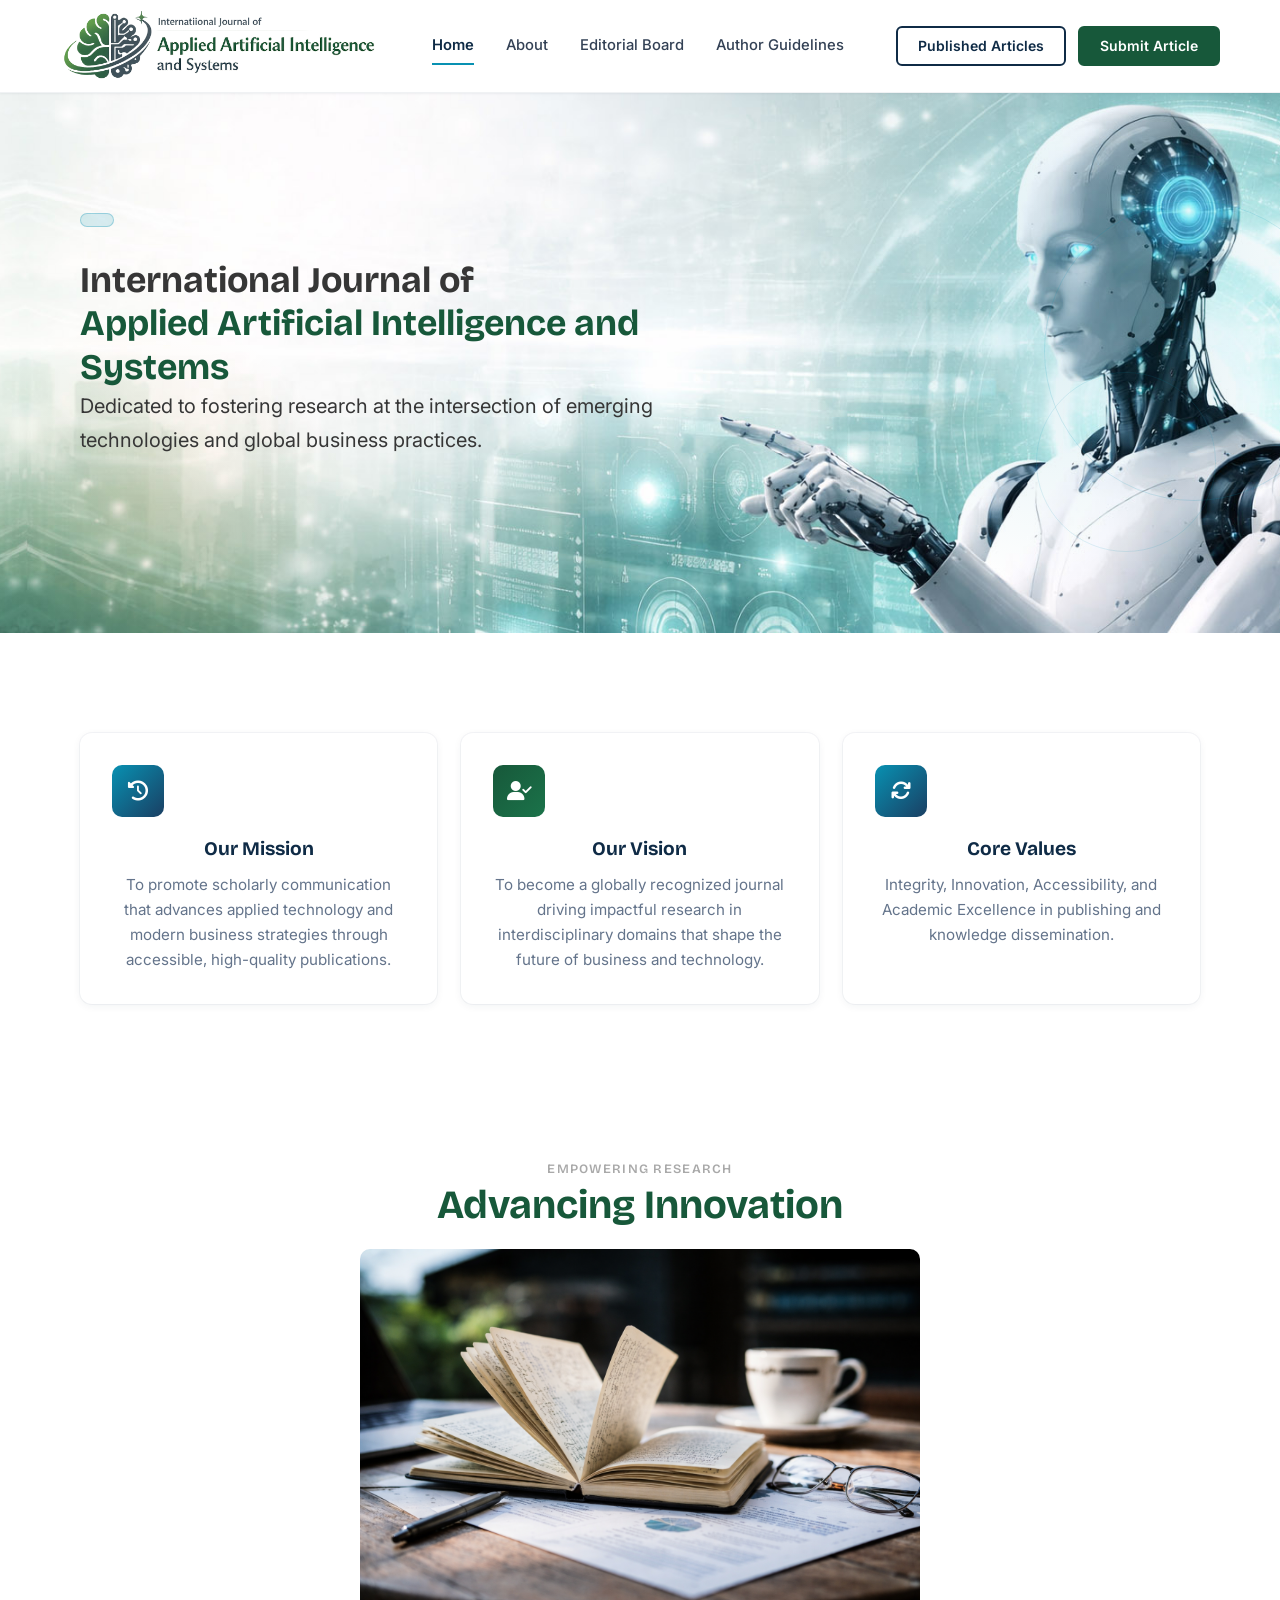
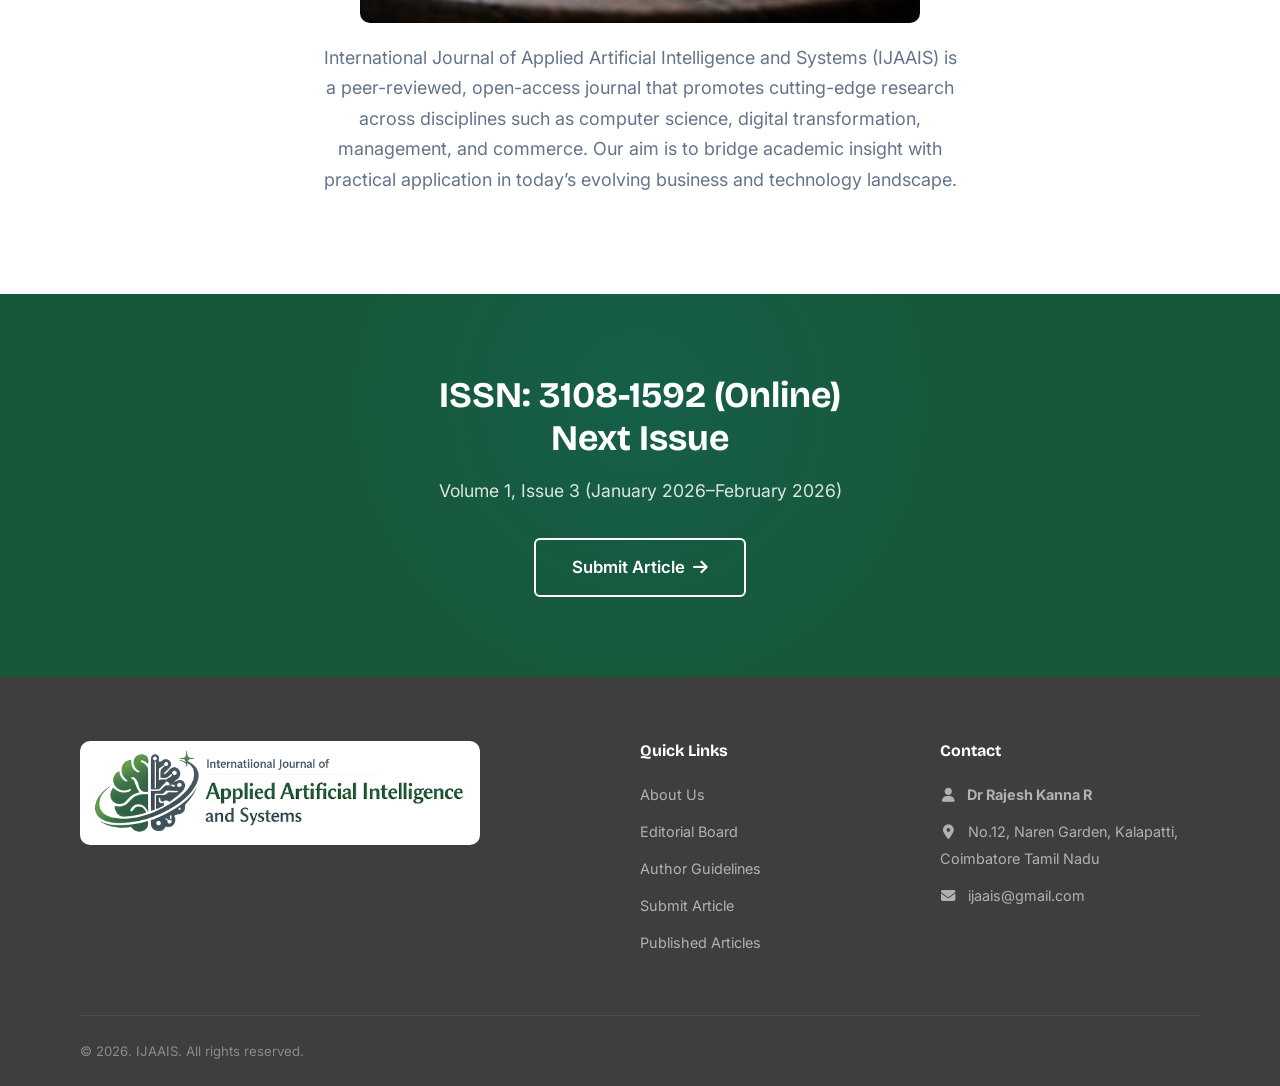
==== index.html @ 148ab931 "Initial commit" ====
<!DOCTYPE html>
<html lang="en">
<head>
  <meta charset="UTF-8">
  <meta name="viewport" content="width=device-width, initial-scale=1.0">
  <title>International Journal of Applied Artificial Intelligence and Systems - IJAAIS</title>
  <meta name="description" content="">
  <link rel="preconnect" href="https://fonts.googleapis.com">
  <link rel="preconnect" href="https://fonts.gstatic.com" crossorigin>
  <link href="https://fonts.googleapis.com/css2?family=Bricolage+Grotesque:wght@400;500;600;700;800&family=Inter:wght@400;500;600;700&display=swap" rel="stylesheet">
  <link rel="stylesheet" href="https://cdnjs.cloudflare.com/ajax/libs/font-awesome/6.5.0/css/all.min.css">
  <link rel="stylesheet" href="styles.css">

  </head>
<body>



<!-- Header -->
<header class="header">
  <div class="header__inner">
    <a href="index.html" class="header__logo">
      <img src="images/logo.png" width="320" alt="">
    </a>
    <nav class="header__nav">
      <a href="index.html" class="header__nav-link active">Home</a>
      <a href="#" class="header__nav-link">About</a>
      <a href="#" class="header__nav-link">Editorial Board</a>
      <a href="#" class="header__nav-link">Author Guidelines</a>
    </nav>
    <div class="header__actions">
      <a href="#" class="btn btn--sm btn--outline-dark">Published Articles</a>
      <a href="#" class="btn btn--sm btn--primary">Submit Article</a>
    </div>
    <button class="mobile-nav-toggle" aria-label="Toggle navigation">
      <span></span>
      <span></span>
      <span></span>
    </button>
  </div>
  <nav class="mobile-nav">
    <a href="#" class="mobile-nav__link active">Home</a>
    <a href="#" class="mobile-nav__link">About</a>
    <a href="#" class="mobile-nav__link">Editorial Board</a>
    <a href="#" class="mobile-nav__link">Author Guidelines</a>
    <div class="mobile-nav__actions">
      <a href="#" class="btn btn--outline-dark">Published Articles</a>
      <a href="#" class="btn btn--primary">Submit Article</a>
    </div>
  </nav>
</header>

<!-- Hero -->
<section class="hero" style="background: url('images/banner.jpg') center/cover no-repeat;">
  <div class="network-lines"></div>
  <div class="container">
    <div class="hero__content">
      <div class="hero__label">
        </div>
      <h2><span style="color: #363636;">International Journal of </span> <br><span style="color: #17583a;">Applied Artificial Intelligence and Systems</span></h2>
      <p style="color: #363636;">Dedicated to fostering research at the intersection of emerging technologies and global business practices.</p>
      <!-- <div class="btn-group">
        <a href="contact.html" class="btn btn--primary btn--lg">I'm Hiring <i class="fa-solid fa-arrow-right"></i></a>
        <a href="contact.html" class="btn btn--outline btn--lg">I'm Looking for Work</a>
      </div> -->
    </div>
  </div>
</section>

<!-- Services Overview -->
<section class="section">
  <div class="container text-center">
        <div class="grid-3">
      <div class="card">
        <div class="card__icon">
          <i class="fa-solid fa-clock-rotate-left"></i>
        </div>
        <h3>Our Mission</h3>
        <p>To promote scholarly communication that advances applied technology and modern business strategies through accessible, high-quality publications.</p>
      </div>
      <div class="card">
        <div class="card__icon card__icon--accent">
          <i class="fa-solid fa-user-check"></i>
        </div>
        <h3>Our Vision</h3>
        <p>To become a globally recognized journal driving impactful research in interdisciplinary domains that shape the future of business and technology.</p>
      </div>
      <div class="card">
        <div class="card__icon">
          <i class="fa-solid fa-arrows-rotate"></i>
        </div>
        <h3>Core Values</h3>
        <p>Integrity, Innovation, Accessibility, and Academic Excellence in publishing and knowledge dissemination.</p>
      </div>
    </div>
  </div>
</section>

<!-- How It Works -->
<section class="section" style="padding: 50px 0;">
  <div class="container text-center">
    <span class="section-label" style="color: darkgray; margin-bottom: 0;">Empowering Research</span>
    <h2 class="section-title" style="color: #17583a;">Advancing Innovation</h2>
    <img src="images/journal_home.png" width="50%" alt="" style="border-radius: 10px; margin: 0 auto; margin-top: 20px; margin-bottom: 20px;">
    <p class="section-subtitle">International Journal of Applied Artificial Intelligence and Systems (IJAAIS) is a peer-reviewed, open-access journal that promotes cutting-edge research across disciplines such as computer science, digital transformation, management, and commerce. Our aim is to bridge academic insight with practical application in today’s evolving business and technology landscape.</p>
    
  </div>
</section>

<!-- CTA Banner -->
<section class="cta-banner">
  <div class="container">
    <h2>ISSN: 3108-1592 (Online) <br> Next Issue</h2>
    <p>Volume 1, Issue 3 (January 2026–February 2026)</p>
    <div class="btn-group">
      <a href="#" class="btn btn--outline btn--lg">Submit Article <i class="fa-solid fa-arrow-right"></i></a>
    </div>
  </div>
</section>

<!-- Footer -->
<footer class="footer">
  <div class="container">
    <div class="footer__grid">
      <div class="footer__brand">
        <a href="index.html" class="footer__logo" style="background-color: #fff; border-radius: 10px; padding: 10px;">
         <img src="images/logo.png" width="100%" alt="">
        </a>
      </div>
      <div class="footer__column">
        <h4>Quick Links</h4>
        <ul>
          <li><a href="#">About Us</a></li>
          <li><a href="#">Editorial Board</a></li>
          <li><a href="#">Author Guidelines</a></li>
          <li><a href="#">Submit Article</a></li>
          <li><a href="#">Published Articles</a></li>
        </ul>
      </div>
      <div class="footer__column">
        <h4>Contact</h4>
        <ul>
          <li><a href="#"><strong><i class="fa-solid fa-user"></i> Dr Rajesh Kanna R</strong></a></li>
          <li><a href="tel:+16145550180"><i class="fa-solid fa-location-dot"></i> No.12, Naren Garden, Kalapatti,
Coimbatore Tamil Nadu</a></li>
          <li><a href="mailto:ijaais@gmail.com"><i class="fa-solid fa-envelope"></i> ijaais@gmail.com</a></li>
        </ul>
      </div>
    </div>
    <div class="footer__bottom">
      <p>&copy; 2026. IJAAIS. All rights reserved.</p>
    </div>
  </div>
</footer>

<!-- Mobile Nav Toggle Script -->
<script>
  const mobileNavToggle = document.querySelector('.mobile-nav-toggle');
  const mobileNav = document.querySelector('.mobile-nav');

  mobileNavToggle.addEventListener('click', function() {
    this.classList.toggle('active');
    mobileNav.classList.toggle('active');
  });

  // Close mobile nav when clicking a link
  document.querySelectorAll('.mobile-nav__link').forEach(link => {
    link.addEventListener('click', () => {
      mobileNavToggle.classList.remove('active');
      mobileNav.classList.remove('active');
    });
  });
</script>

</body>
</html>
---- styles.css ----
/* ============================================
   TalentBridge Staffing - Complete Stylesheet
   Aesthetic: Professional, Dynamic & Connected
   ============================================ */

/* --- CSS Custom Properties --- */
:root {
  /* Colors */
  --color-primary: #0F2B46;
  --color-primary-light: #1A3F63;
  --color-primary-dark: #091D30;
  --color-secondary: #0891B2;
  --color-secondary-light: #6B8E7A;
  --color-accent: #17583a;
  --color-accent-light: #1b734a;
  --color-white: #FFFFFF;
  --color-off-white: #F8FAFC;
  --color-light-blue: #F0F9FF;
  --color-gray-light: #F1F5F9;
  --color-gray: #64748B;
  --color-gray-dark: #334155;
  --color-dark: #6B8E7A;
  --color-success: #16A34A;

  /* Fonts */
  --font-heading: 'Bricolage Grotesque', sans-serif;
  --font-body: 'Inter', sans-serif;

  /* Shadows */
  --shadow-sm: 0 1px 2px rgba(15, 43, 70, 0.06);
  --shadow-md: 0 4px 12px rgba(15, 43, 70, 0.08);
  --shadow-lg: 0 8px 24px rgba(15, 43, 70, 0.12);
  --shadow-xl: 0 12px 40px rgba(15, 43, 70, 0.16);
  --shadow-card: 0 2px 8px rgba(15, 43, 70, 0.06), 0 0 0 1px rgba(15, 43, 70, 0.04);
  --shadow-card-hover: 0 8px 24px rgba(15, 43, 70, 0.12), 0 0 0 1px rgba(8, 145, 178, 0.15);

  /* Spacing */
  --section-padding: 80px 0;
  --container-width: 1200px;
  --border-radius: 10px;
  --border-radius-lg: 12px;
  --border-radius-sm: 6px;
  --border-radius-full: 9999px;

  /* Transitions */
  --transition-fast: 0.2s ease;
  --transition-base: 0.3s ease;
  --transition-slow: 0.4s ease;
}

/* --- Reset & Base --- */
*,
*::before,
*::after {
  box-sizing: border-box;
  margin: 0;
  padding: 0;
}

html {
  scroll-behavior: smooth;
  -webkit-text-size-adjust: 100%;
}

body {
  font-family: var(--font-body);
  font-size: 16px;
  line-height: 1.7;
  color: var(--color-gray-dark);
  background-color: var(--color-white);
  -webkit-font-smoothing: antialiased;
  -moz-osx-font-smoothing: grayscale;
}

img {
  max-width: 100%;
  height: auto;
  display: block;
}

a {
  color: var(--color-secondary);
  text-decoration: none;
  transition: color var(--transition-fast);
}

a:hover {
  color: var(--color-secondary-light);
}

ul, ol {
  list-style: none;
}

h1, h2, h3, h4, h5, h6 {
  font-family: var(--font-heading);
  color: var(--color-primary);
  line-height: 1.2;
  font-weight: 700;
}

h1 { font-size: 2.5rem; }
h2 { font-size: 2rem; }
h3 { font-size: 1.5rem; }
h4 { font-size: 1.25rem; }

p + p { margin-top: 1rem; }

/* --- Utility Classes --- */
.container {
  width: 100%;
  max-width: var(--container-width);
  margin: 0 auto;
  padding: 0 20px;
}

.section {
  padding: var(--section-padding);
}

.section--gray {
  background-color: var(--color-gray-light);
}

.section--light-blue {
  background-color: var(--color-light-blue);
}

.section--dark {
  background-color: var(--color-primary);
  color: var(--color-white);
}

.section--dark h2,
.section--dark h3,
.section--dark h4 {
  color: var(--color-white);
}

.section--dark p {
  color: rgba(255, 255, 255, 0.85);
}

.section-label {
  display: inline-block;
  font-family: var(--font-heading);
  font-size: 0.8rem;
  font-weight: 600;
  text-transform: uppercase;
  letter-spacing: 0.1em;
  color: var(--color-secondary);
  margin-bottom: 12px;
}

.section--dark .section-label {
  color: var(--color-secondary-light);
}

.section-title {
  font-size: 2rem;
  margin-bottom: 16px;
}

.section-subtitle {
  font-size: 1.125rem;
  color: var(--color-gray);
  max-width: 640px;
  margin-bottom: 48px;
}

.text-center {
  text-align: center;
}

.text-center .section-subtitle {
  margin-left: auto;
  margin-right: auto;
}

/* --- Buttons --- */
.btn {
  display: inline-flex;
  align-items: center;
  justify-content: center;
  gap: 8px;
  padding: 12px 28px;
  font-family: var(--font-body);
  font-size: 0.95rem;
  font-weight: 600;
  border: 2px solid transparent;
  border-radius: var(--border-radius-sm);
  cursor: pointer;
  transition: all var(--transition-base);
  text-decoration: none;
  line-height: 1.4;
  white-space: nowrap;
}

.btn--primary {
  background-color: var(--color-accent);
  color: var(--color-white);
  border-color: var(--color-accent);
}

.btn--primary:hover {
  background-color: #1b734a;
  border-color: #1b734a;
  color: var(--color-white);
  transform: translateY(-1px);
  box-shadow: var(--shadow-md);
}

.btn--secondary {
  background-color: var(--color-secondary);
  color: var(--color-white);
  border-color: var(--color-secondary);
}

.btn--secondary:hover {
  background-color: #0780a0;
  border-color: #0780a0;
  color: var(--color-white);
  transform: translateY(-1px);
  box-shadow: var(--shadow-md);
}

.btn--outline {
  background-color: transparent;
  color: var(--color-white);
  border-color: var(--color-white);
}

.btn--outline:hover {
  background-color: var(--color-white);
  color: var(--color-primary);
  transform: translateY(-1px);
}

.btn--outline-dark {
  background-color: transparent;
  color: var(--color-primary);
  border-color: var(--color-primary);
}

.btn--outline-dark:hover {
  background-color: var(--color-primary);
  color: var(--color-white);
  transform: translateY(-1px);
}

.btn--lg {
  padding: 16px 36px;
  font-size: 1.05rem;
}

.btn--sm {
  padding: 8px 20px;
  font-size: 0.875rem;
}

.btn-group {
  display: flex;
  flex-wrap: wrap;
  gap: 12px;
}

/* --- Connection Pattern Decoration --- */
.connection-pattern {
  position: relative;
  overflow: hidden;
}

.connection-pattern::before {
  content: '';
  position: absolute;
  top: -60px;
  right: -60px;
  width: 400px;
  height: 400px;
  background-image:
    radial-gradient(circle, rgba(8, 145, 178, 0.12) 2px, transparent 2px),
    radial-gradient(circle, rgba(8, 145, 178, 0.08) 1.5px, transparent 1.5px);
  background-size: 40px 40px, 20px 20px;
  background-position: 0 0, 10px 10px;
  pointer-events: none;
  z-index: 0;
}

.connection-pattern::after {
  content: '';
  position: absolute;
  bottom: -40px;
  left: -40px;
  width: 300px;
  height: 300px;
  background-image:
    radial-gradient(circle, rgba(8, 145, 178, 0.1) 2px, transparent 2px);
  background-size: 40px 40px;
  pointer-events: none;
  z-index: 0;
}

.connection-pattern > * {
  position: relative;
  z-index: 1;
}

/* Network line decoration */
.network-lines {
  position: absolute;
  top: 0;
  left: 0;
  width: 100%;
  height: 100%;
  pointer-events: none;
  z-index: 0;
  overflow: hidden;
}

.network-lines::before {
  content: '';
  position: absolute;
  top: 20%;
  right: -5%;
  width: 240px;
  height: 240px;
  border: 1px solid rgba(8, 145, 178, 0.1);
  border-radius: 50%;
}

.network-lines::after {
  content: '';
  position: absolute;
  bottom: 15%;
  right: 5%;
  width: 120px;
  height: 120px;
  border: 1px solid rgba(8, 145, 178, 0.08);
  border-radius: 50%;
}

/* --- Preview Banner --- */
.preview-banner {
  background-color: var(--color-primary-dark);
  color: var(--color-white);
  text-align: center;
  padding: 10px 20px;
  font-size: 0.85rem;
  font-weight: 500;
  position: relative;
  z-index: 1001;
}

.preview-banner a {
  color: var(--color-secondary-light);
  text-decoration: underline;
  font-weight: 600;
}

.preview-banner a:hover {
  color: var(--color-white);
}

/* --- Header --- */
.header {
  background-color: var(--color-white);
  box-shadow: var(--shadow-sm);
  position: sticky;
  top: 0;
  z-index: 1000;
  border-bottom: 1px solid rgba(15, 43, 70, 0.06);
  padding: 10px 0;
}

.header__inner {
  display: flex;
  align-items: center;
  justify-content: space-between;
  padding: 0 20px;
  height: 72px;
  max-width: var(--container-width);
  margin: 0 auto;
}

.header__logo {
  display: flex;
  align-items: center;
  gap: 10px;
  font-family: var(--font-heading);
  font-size: 1.35rem;
  font-weight: 800;
  color: var(--color-primary);
  text-decoration: none;
}

.header__logo:hover {
  color: var(--color-primary);
}

.header__logo-icon {
  width: 38px;
  height: 38px;
  background: linear-gradient(135deg, var(--color-secondary), var(--color-primary));
  border-radius: 8px;
  display: flex;
  align-items: center;
  justify-content: center;
  color: var(--color-white);
  font-size: 1rem;
}

.header__nav {
  display: none;
  align-items: center;
  gap: 32px;
}

.header__nav-link {
  font-size: 0.925rem;
  font-weight: 500;
  color: var(--color-gray-dark);
  text-decoration: none;
  position: relative;
  padding: 4px 0;
  transition: color var(--transition-fast);
}

.header__nav-link::after {
  content: '';
  position: absolute;
  bottom: -2px;
  left: 0;
  width: 0;
  height: 2px;
  background-color: var(--color-secondary);
  transition: width var(--transition-base);
}

.header__nav-link:hover {
  color: var(--color-primary);
}

.header__nav-link:hover::after {
  width: 100%;
}

.header__nav-link.active {
  color: var(--color-primary);
  font-weight: 600;
}

.header__nav-link.active::after {
  width: 100%;
}

.header__actions {
  display: none;
  align-items: center;
  gap: 12px;
}

/* Mobile Nav Toggle */
.mobile-nav-toggle {
  display: flex;
  flex-direction: column;
  justify-content: center;
  align-items: center;
  width: 40px;
  height: 40px;
  background: none;
  border: none;
  cursor: pointer;
  gap: 5px;
  padding: 8px;
  border-radius: var(--border-radius-sm);
  transition: background-color var(--transition-fast);
}

.mobile-nav-toggle:hover {
  background-color: var(--color-gray-light);
}

.mobile-nav-toggle span {
  display: block;
  width: 22px;
  height: 2px;
  background-color: var(--color-primary);
  border-radius: 2px;
  transition: all var(--transition-base);
  transform-origin: center;
}

.mobile-nav-toggle.active span:nth-child(1) {
  transform: rotate(45deg) translate(5px, 5px);
}

.mobile-nav-toggle.active span:nth-child(2) {
  opacity: 0;
}

.mobile-nav-toggle.active span:nth-child(3) {
  transform: rotate(-45deg) translate(5px, -5px);
}

/* Mobile Nav Menu */
.mobile-nav {
  display: none;
  background-color: var(--color-white);
  border-top: 1px solid var(--color-gray-light);
  padding: 20px;
  box-shadow: var(--shadow-lg);
}

.mobile-nav.active {
  display: block;
}

.mobile-nav__link {
  display: block;
  padding: 12px 0;
  font-size: 1rem;
  font-weight: 500;
  color: var(--color-gray-dark);
  text-decoration: none;
  border-bottom: 1px solid var(--color-gray-light);
  transition: color var(--transition-fast);
}

.mobile-nav__link:hover {
  color: var(--color-secondary);
}

.mobile-nav__link.active {
  color: var(--color-primary);
  font-weight: 600;
}

.mobile-nav__actions {
  display: flex;
  flex-direction: column;
  gap: 10px;
  margin-top: 20px;
}

/* --- Page Hero --- */
.page-hero {
  background: linear-gradient(135deg, var(--color-primary) 0%, var(--color-primary-light) 60%, var(--color-primary) 100%);
  color: var(--color-white);
  padding: 64px 0;
  position: relative;
  overflow: hidden;
}

.page-hero::before {
  content: '';
  position: absolute;
  top: -50%;
  right: -10%;
  width: 500px;
  height: 500px;
  background: radial-gradient(circle, rgba(8, 145, 178, 0.15) 0%, transparent 70%);
  pointer-events: none;
}

.page-hero::after {
  content: '';
  position: absolute;
  bottom: -30%;
  left: -5%;
  width: 300px;
  height: 300px;
  background: radial-gradient(circle, rgba(249, 115, 22, 0.08) 0%, transparent 70%);
  pointer-events: none;
}

.page-hero > .container {
  position: relative;
  z-index: 1;
}

.page-hero .section-label {
  color: var(--color-secondary-light);
}

.page-hero h1 {
  color: var(--color-white);
  font-size: 2.5rem;
  margin-bottom: 16px;
}

.page-hero p {
  color: rgba(255, 255, 255, 0.85);
  font-size: 1.125rem;
  max-width: 640px;
}

.page-hero__breadcrumb {
  display: flex;
  align-items: center;
  gap: 8px;
  margin-bottom: 20px;
  font-size: 0.875rem;
  color: rgba(255, 255, 255, 0.6);
}

.page-hero__breadcrumb a {
  color: rgba(255, 255, 255, 0.6);
  text-decoration: none;
  transition: color var(--transition-fast);
}

.page-hero__breadcrumb a:hover {
  color: var(--color-white);
}

/* --- Home Hero --- */
.hero {
  background: linear-gradient(135deg, var(--color-primary-dark) 0%, var(--color-primary) 40%, var(--color-primary-light) 100%);
  color: var(--color-white);
  padding: 80px 0 100px;
  position: relative;
  overflow: hidden;
}

.hero::before {
  content: '';
  position: absolute;
  top: -100px;
  right: -100px;
  width: 600px;
  height: 600px;
  background: radial-gradient(circle, rgba(8, 145, 178, 0.15) 0%, transparent 70%);
  pointer-events: none;
}

.hero::after {
  content: '';
  position: absolute;
  bottom: -80px;
  left: -50px;
  width: 400px;
  height: 400px;
  background: radial-gradient(circle, rgba(249, 115, 22, 0.08) 0%, transparent 70%);
  pointer-events: none;
}

.hero .network-lines::before {
  border-color: rgba(8, 145, 178, 0.15);
  width: 300px;
  height: 300px;
}

.hero .network-lines::after {
  border-color: rgba(8, 145, 178, 0.12);
  width: 180px;
  height: 180px;
}

.hero__content {
  position: relative;
  z-index: 1;
  max-width: 680px;
}

.hero__label {
  display: inline-flex;
  align-items: center;
  gap: 8px;
  background: rgba(8, 145, 178, 0.15);
  border: 1px solid rgba(8, 145, 178, 0.3);
  padding: 6px 16px;
  border-radius: var(--border-radius-full);
  font-size: 0.825rem;
  font-weight: 500;
  color: var(--color-secondary-light);
  margin-bottom: 24px;
}

.hero h1 {
  color: var(--color-white);
  font-size: 3rem;
  font-weight: 800;
  margin-bottom: 20px;
  letter-spacing: -0.02em;
}

.hero h1 span {
  color: var(--color-secondary-light);
}

.hero p {
  font-size: 1.2rem;
  color: rgba(255, 255, 255, 0.85);
  margin-bottom: 36px;
  line-height: 1.7;
}

.hero .btn-group {
  gap: 16px;
}

.hero__stats {
  display: grid;
  grid-template-columns: repeat(3, 1fr);
  gap: 24px;
  margin-top: 56px;
  padding-top: 40px;
  border-top: 1px solid rgba(255, 255, 255, 0.1);
}

.hero__stat {
  text-align: center;
}

.hero__stat-number {
  font-family: var(--font-heading);
  font-size: 2rem;
  font-weight: 800;
  color: var(--color-white);
  display: block;
}

.hero__stat-label {
  font-size: 0.85rem;
  color: rgba(255, 255, 255, 0.6);
  margin-top: 4px;
}

/* --- Cards --- */
.card {
  background-color: var(--color-white);
  border-radius: var(--border-radius-lg);
  padding: 32px;
  box-shadow: var(--shadow-card);
  transition: all var(--transition-base);
  position: relative;
  overflow: hidden;
}

.card:hover {
  box-shadow: var(--shadow-card-hover);
  transform: translateY(-3px);
}

.card__icon {
  width: 52px;
  height: 52px;
  border-radius: var(--border-radius);
  display: flex;
  align-items: center;
  justify-content: center;
  font-size: 1.25rem;
  margin-bottom: 20px;
  color: var(--color-white);
  background: linear-gradient(135deg, var(--color-secondary), var(--color-primary-light));
}

.card__icon--accent {
  background: linear-gradient(135deg, var(--color-accent), var(--color-accent-light));
}

.card h3 {
  font-size: 1.2rem;
  margin-bottom: 12px;
}

.card p {
  color: var(--color-gray);
  font-size: 0.95rem;
  line-height: 1.65;
}

.card__link {
  display: inline-flex;
  align-items: center;
  gap: 6px;
  margin-top: 16px;
  font-size: 0.9rem;
  font-weight: 600;
  color: var(--color-secondary);
  transition: gap var(--transition-base), color var(--transition-fast);
}

.card__link:hover {
  gap: 10px;
  color: var(--color-primary);
}

/* --- Grid Layouts --- */
.grid-2 {
  display: grid;
  grid-template-columns: 1fr;
  gap: 24px;
}

.grid-3 {
  display: grid;
  grid-template-columns: 1fr;
  gap: 24px;
}

.grid-4 {
  display: grid;
  grid-template-columns: 1fr;
  gap: 24px;
}

.grid-6 {
  display: grid;
  grid-template-columns: 1fr;
  gap: 20px;
}

/* --- Industry Badges/Tags --- */
.industry-tag {
  display: inline-flex;
  align-items: center;
  gap: 8px;
  padding: 6px 16px;
  background-color: var(--color-light-blue);
  color: var(--color-primary);
  font-size: 0.825rem;
  font-weight: 600;
  border-radius: var(--border-radius-full);
  border: 1px solid rgba(8, 145, 178, 0.12);
  transition: all var(--transition-fast);
}

.industry-tag:hover {
  background-color: rgba(8, 145, 178, 0.1);
  border-color: var(--color-secondary);
  color: var(--color-secondary);
}

.industry-tag i {
  font-size: 0.75rem;
  color: var(--color-secondary);
}

/* --- Industry Cards --- */
.industry-card {
  background-color: var(--color-white);
  border-radius: var(--border-radius-lg);
  padding: 28px;
  box-shadow: var(--shadow-card);
  transition: all var(--transition-base);
  text-align: center;
  border: 1px solid transparent;
}

.industry-card:hover {
  box-shadow: var(--shadow-card-hover);
  transform: translateY(-3px);
  border-color: rgba(8, 145, 178, 0.15);
}

.industry-card__icon {
  width: 56px;
  height: 56px;
  border-radius: 50%;
  display: flex;
  align-items: center;
  justify-content: center;
  font-size: 1.25rem;
  margin: 0 auto 16px;
  background-color: var(--color-light-blue);
  color: var(--color-secondary);
  transition: all var(--transition-base);
}

.industry-card:hover .industry-card__icon {
  background: linear-gradient(135deg, var(--color-secondary), var(--color-primary-light));
  color: var(--color-white);
}

.industry-card h3 {
  font-size: 1.05rem;
  margin-bottom: 8px;
}

.industry-card p {
  font-size: 0.875rem;
  color: var(--color-gray);
  line-height: 1.6;
}

/* --- Stats Section --- */
.stats-grid {
  display: grid;
  grid-template-columns: repeat(2, 1fr);
  gap: 24px;
}

.stat-card {
  text-align: center;
  padding: 32px 20px;
  background: rgba(255, 255, 255, 0.08);
  border-radius: var(--border-radius-lg);
  border: 1px solid rgba(255, 255, 255, 0.1);
  transition: all var(--transition-base);
}

.stat-card:hover {
  background: rgba(255, 255, 255, 0.12);
  transform: translateY(-2px);
}

.stat-card__number {
  font-family: var(--font-heading);
  font-size: 2.5rem;
  font-weight: 800;
  color: var(--color-secondary-light);
  line-height: 1;
  margin-bottom: 8px;
}

.stat-card__label {
  font-size: 0.925rem;
  color: rgba(255, 255, 255, 0.75);
}

/* Light variant */
.stat-card--light {
  background: var(--color-white);
  border: 1px solid rgba(15, 43, 70, 0.06);
  box-shadow: var(--shadow-card);
}

.stat-card--light:hover {
  box-shadow: var(--shadow-card-hover);
  background: var(--color-white);
}

.stat-card--light .stat-card__number {
  color: var(--color-secondary);
}

.stat-card--light .stat-card__label {
  color: var(--color-gray);
}

/* --- How It Works / Steps --- */
.steps {
  display: grid;
  grid-template-columns: 1fr;
  gap: 32px;
  position: relative;
}

.step {
  text-align: center;
  position: relative;
}

.step__number {
  width: 56px;
  height: 56px;
  border-radius: 50%;
  background: linear-gradient(135deg, var(--color-secondary), var(--color-primary-light));
  color: var(--color-white);
  font-family: var(--font-heading);
  font-size: 1.25rem;
  font-weight: 800;
  display: flex;
  align-items: center;
  justify-content: center;
  margin: 0 auto 20px;
  box-shadow: 0 4px 12px rgba(8, 145, 178, 0.3);
}

.step h3 {
  font-size: 1.15rem;
  margin-bottom: 10px;
}

.step p {
  font-size: 0.925rem;
  color: var(--color-gray);
  max-width: 280px;
  margin: 0 auto;
}

/* Step connector line */
.step__connector {
  display: none;
}

/* --- Testimonials --- */
.testimonial {
  background-color: var(--color-white);
  border-radius: var(--border-radius-lg);
  padding: 32px;
  box-shadow: var(--shadow-card);
  position: relative;
}

.testimonial::before {
  content: '\201C';
  font-family: var(--font-heading);
  font-size: 4rem;
  color: var(--color-secondary);
  opacity: 0.15;
  position: absolute;
  top: 12px;
  left: 24px;
  line-height: 1;
}

.testimonial__content {
  font-size: 0.975rem;
  line-height: 1.7;
  color: var(--color-gray-dark);
  margin-bottom: 20px;
  font-style: italic;
}

.testimonial__author {
  display: flex;
  align-items: center;
  gap: 14px;
}

.testimonial__avatar {
  width: 48px;
  height: 48px;
  border-radius: 50%;
  background: linear-gradient(135deg, var(--color-secondary), var(--color-primary-light));
  display: flex;
  align-items: center;
  justify-content: center;
  color: var(--color-white);
  font-family: var(--font-heading);
  font-weight: 700;
  font-size: 1rem;
}

.testimonial__info {
  display: flex;
  flex-direction: column;
}

.testimonial__name {
  font-weight: 600;
  color: var(--color-primary);
  font-size: 0.95rem;
}

.testimonial__role {
  font-size: 0.825rem;
  color: var(--color-gray);
}

.testimonial__stars {
  color: var(--color-accent);
  font-size: 0.8rem;
  margin-bottom: 14px;
}

/* --- Two-Audience Sections --- */
.audience-split {
  display: grid;
  grid-template-columns: 1fr;
  gap: 32px;
}

.audience-block {
  padding: 36px;
  border-radius: var(--border-radius-lg);
  position: relative;
  overflow: hidden;
}

.audience-block--employers {
  background: linear-gradient(135deg, var(--color-primary), var(--color-primary-light));
  color: var(--color-white);
}

.audience-block--employers h3 {
  color: var(--color-white);
}

.audience-block--employers p {
  color: rgba(255, 255, 255, 0.85);
}

.audience-block--seekers {
  background: linear-gradient(135deg, var(--color-secondary), #0AA0C4);
  color: var(--color-white);
}

.audience-block--seekers h3 {
  color: var(--color-white);
}

.audience-block--seekers p {
  color: rgba(255, 255, 255, 0.85);
}

.audience-block__icon {
  font-size: 2rem;
  margin-bottom: 20px;
  opacity: 0.9;
}

.audience-block h3 {
  font-size: 1.35rem;
  margin-bottom: 12px;
}

.audience-block p {
  margin-bottom: 24px;
  line-height: 1.7;
}

/* --- CTA Banner --- */
.cta-banner {
  background: #17583a;
  color: var(--color-white);
  padding: 64px 0;
  text-align: center;
  position: relative;
  overflow: hidden;
}

.cta-banner::before {
  content: '';
  position: absolute;
  top: -50%;
  left: 50%;
  transform: translateX(-50%);
  width: 600px;
  height: 600px;
  background: radial-gradient(circle, rgba(8, 145, 178, 0.12) 0%, transparent 70%);
  pointer-events: none;
}

.cta-banner h2 {
  color: var(--color-white);
  font-size: 2rem;
  margin-bottom: 16px;
  position: relative;
  z-index: 1;
}

.cta-banner p {
  color: rgba(255, 255, 255, 0.85);
  font-size: 1.1rem;
  max-width: 560px;
  margin: 0 auto 32px;
  position: relative;
  z-index: 1;
}

.cta-banner .btn-group {
  justify-content: center;
  position: relative;
  z-index: 1;
}

/* --- Team Section --- */
.team-card {
  background-color: var(--color-white);
  border-radius: var(--border-radius-lg);
  overflow: hidden;
  box-shadow: var(--shadow-card);
  transition: all var(--transition-base);
}

.team-card:hover {
  box-shadow: var(--shadow-card-hover);
  transform: translateY(-3px);
}

.team-card__photo {
  width: 100%;
  height: 280px;
  background: linear-gradient(135deg, var(--color-primary) 0%, var(--color-primary-light) 100%);
  display: flex;
  align-items: center;
  justify-content: center;
  color: var(--color-white);
  font-size: 3.5rem;
  position: relative;
  overflow: hidden;
}

.team-card__photo::after {
  content: '';
  position: absolute;
  bottom: 0;
  left: 0;
  right: 0;
  height: 60px;
  background: linear-gradient(to top, rgba(15, 43, 70, 0.3), transparent);
}

.team-card__info {
  padding: 24px;
}

.team-card__name {
  font-family: var(--font-heading);
  font-size: 1.15rem;
  font-weight: 700;
  color: var(--color-primary);
  margin-bottom: 4px;
}

.team-card__title {
  font-size: 0.875rem;
  color: var(--color-secondary);
  font-weight: 500;
  margin-bottom: 12px;
}

.team-card__bio {
  font-size: 0.9rem;
  color: var(--color-gray);
  line-height: 1.6;
}

.team-card__social {
  display: flex;
  gap: 12px;
  margin-top: 16px;
}

.team-card__social a {
  width: 36px;
  height: 36px;
  border-radius: 50%;
  background-color: var(--color-gray-light);
  display: flex;
  align-items: center;
  justify-content: center;
  color: var(--color-gray);
  font-size: 0.875rem;
  transition: all var(--transition-fast);
}

.team-card__social a:hover {
  background-color: var(--color-secondary);
  color: var(--color-white);
}

/* --- Contact Forms --- */
.contact-tabs {
  display: flex;
  gap: 0;
  margin-bottom: 32px;
  border-radius: var(--border-radius) var(--border-radius) 0 0;
  overflow: hidden;
  border: 1px solid rgba(15, 43, 70, 0.1);
  border-bottom: none;
}

.contact-tab {
  flex: 1;
  padding: 16px 24px;
  text-align: center;
  font-family: var(--font-heading);
  font-size: 1rem;
  font-weight: 600;
  color: var(--color-gray);
  background-color: var(--color-gray-light);
  border: none;
  cursor: pointer;
  transition: all var(--transition-base);
  display: flex;
  align-items: center;
  justify-content: center;
  gap: 8px;
}

.contact-tab:hover {
  color: var(--color-primary);
  background-color: var(--color-light-blue);
}

.contact-tab.active {
  color: var(--color-white);
  background-color: var(--color-primary);
}

.contact-form-panel {
  display: none;
  background-color: var(--color-white);
  border-radius: 0 0 var(--border-radius) var(--border-radius);
  padding: 36px;
  border: 1px solid rgba(15, 43, 70, 0.08);
  border-top: 3px solid var(--color-secondary);
}

.contact-form-panel.active {
  display: block;
}

.form-group {
  margin-bottom: 20px;
}

.form-group label {
  display: block;
  font-size: 0.875rem;
  font-weight: 600;
  color: var(--color-primary);
  margin-bottom: 6px;
}

.form-group input,
.form-group select,
.form-group textarea {
  width: 100%;
  padding: 12px 16px;
  border: 1px solid rgba(15, 43, 70, 0.15);
  border-radius: var(--border-radius-sm);
  font-family: var(--font-body);
  font-size: 0.925rem;
  color: var(--color-gray-dark);
  background-color: var(--color-white);
  transition: border-color var(--transition-fast), box-shadow var(--transition-fast);
}

.form-group input:focus,
.form-group select:focus,
.form-group textarea:focus {
  outline: none;
  border-color: var(--color-secondary);
  box-shadow: 0 0 0 3px rgba(8, 145, 178, 0.1);
}

.form-group textarea {
  min-height: 120px;
  resize: vertical;
}

.form-group select {
  appearance: none;
  background-image: url("data:image/svg+xml,%3Csvg xmlns='http://www.w3.org/2000/svg' width='12' height='12' viewBox='0 0 12 12'%3E%3Cpath fill='%2364748B' d='M6 8L1 3h10z'/%3E%3C/svg%3E");
  background-repeat: no-repeat;
  background-position: right 14px center;
  padding-right: 40px;
}

.form-row {
  display: grid;
  grid-template-columns: 1fr;
  gap: 20px;
}

/* --- FAQ --- */
.faq-item {
  background-color: var(--color-white);
  border-radius: var(--border-radius);
  border: 1px solid rgba(15, 43, 70, 0.08);
  margin-bottom: 12px;
  overflow: hidden;
  transition: box-shadow var(--transition-base);
}

.faq-item:hover {
  box-shadow: var(--shadow-md);
}

.faq-question {
  display: flex;
  align-items: center;
  justify-content: space-between;
  padding: 20px 24px;
  cursor: pointer;
  font-family: var(--font-heading);
  font-size: 1rem;
  font-weight: 600;
  color: var(--color-primary);
  background: none;
  border: none;
  width: 100%;
  text-align: left;
  gap: 16px;
  transition: background-color var(--transition-fast);
}

.faq-question:hover {
  background-color: var(--color-off-white);
}

.faq-question i {
  font-size: 0.85rem;
  color: var(--color-secondary);
  transition: transform var(--transition-base);
  flex-shrink: 0;
}

.faq-item.active .faq-question i {
  transform: rotate(180deg);
}

.faq-answer {
  display: none;
  padding: 0 24px 20px;
  font-size: 0.925rem;
  color: var(--color-gray);
  line-height: 1.7;
}

.faq-item.active .faq-answer {
  display: block;
}

/* --- Contact Info --- */
.contact-info-card {
  background-color: var(--color-white);
  border-radius: var(--border-radius-lg);
  padding: 32px;
  box-shadow: var(--shadow-card);
}

.contact-info-item {
  display: flex;
  gap: 16px;
  padding: 16px 0;
  border-bottom: 1px solid var(--color-gray-light);
}

.contact-info-item:last-child {
  border-bottom: none;
}

.contact-info-item__icon {
  width: 44px;
  height: 44px;
  border-radius: 50%;
  background-color: var(--color-light-blue);
  color: var(--color-secondary);
  display: flex;
  align-items: center;
  justify-content: center;
  font-size: 1rem;
  flex-shrink: 0;
}

.contact-info-item__content h4 {
  font-size: 0.95rem;
  margin-bottom: 4px;
}

.contact-info-item__content p {
  font-size: 0.9rem;
  color: var(--color-gray);
}

.contact-info-item__content a {
  color: var(--color-secondary);
  font-weight: 500;
}

/* Map placeholder */
.map-placeholder {
  width: 100%;
  height: 300px;
  background: linear-gradient(135deg, var(--color-gray-light) 0%, var(--color-light-blue) 100%);
  border-radius: var(--border-radius-lg);
  display: flex;
  flex-direction: column;
  align-items: center;
  justify-content: center;
  color: var(--color-gray);
  gap: 12px;
  border: 1px solid rgba(15, 43, 70, 0.06);
}

.map-placeholder i {
  font-size: 2.5rem;
  color: var(--color-secondary);
  opacity: 0.5;
}

.map-placeholder p {
  font-size: 0.925rem;
}

/* --- Service Detail Sections --- */
.service-detail {
  display: grid;
  grid-template-columns: 1fr;
  gap: 40px;
  align-items: start;
}

.service-detail__content h3 {
  font-size: 1.5rem;
  margin-bottom: 16px;
}

.service-detail__content p {
  margin-bottom: 16px;
  color: var(--color-gray);
}

.service-detail__image {
  background: linear-gradient(135deg, var(--color-primary) 0%, var(--color-primary-light) 100%);
  border-radius: var(--border-radius-lg);
  height: 280px;
  display: flex;
  align-items: center;
  justify-content: center;
  color: var(--color-white);
  font-size: 3rem;
  position: relative;
  overflow: hidden;
}

.service-detail__image::before {
  content: '';
  position: absolute;
  inset: 0;
  background-image:
    radial-gradient(circle, rgba(255, 255, 255, 0.06) 1.5px, transparent 1.5px);
  background-size: 24px 24px;
}

.check-list {
  margin: 16px 0;
}

.check-list li {
  display: flex;
  align-items: flex-start;
  gap: 10px;
  padding: 6px 0;
  font-size: 0.925rem;
  color: var(--color-gray-dark);
}

.check-list li i {
  color: var(--color-success);
  margin-top: 4px;
  flex-shrink: 0;
}

/* --- Awards --- */
.award-card {
  display: flex;
  align-items: center;
  gap: 20px;
  background-color: var(--color-white);
  border-radius: var(--border-radius-lg);
  padding: 24px;
  box-shadow: var(--shadow-card);
  transition: all var(--transition-base);
}

.award-card:hover {
  box-shadow: var(--shadow-card-hover);
  transform: translateY(-2px);
}

.award-card__icon {
  width: 56px;
  height: 56px;
  border-radius: 50%;
  background: linear-gradient(135deg, var(--color-accent), var(--color-accent-light));
  display: flex;
  align-items: center;
  justify-content: center;
  color: var(--color-white);
  font-size: 1.25rem;
  flex-shrink: 0;
}

.award-card h4 {
  font-size: 1rem;
  margin-bottom: 4px;
}

.award-card p {
  font-size: 0.85rem;
  color: var(--color-gray);
}

/* --- Service Area --- */
.service-area {
  background: linear-gradient(135deg, var(--color-light-blue), var(--color-white));
  border-radius: var(--border-radius-lg);
  padding: 40px;
  text-align: center;
  border: 1px solid rgba(8, 145, 178, 0.1);
}

.service-area__states {
  display: flex;
  flex-wrap: wrap;
  justify-content: center;
  gap: 10px;
  margin-top: 24px;
}

.service-area__state {
  padding: 8px 16px;
  background-color: var(--color-white);
  border-radius: var(--border-radius-full);
  font-size: 0.85rem;
  font-weight: 500;
  color: var(--color-primary);
  border: 1px solid rgba(15, 43, 70, 0.08);
  transition: all var(--transition-fast);
}

.service-area__state:hover {
  border-color: var(--color-secondary);
  color: var(--color-secondary);
  background-color: var(--color-light-blue);
}

/* --- Footer --- */
.footer {
  background-color: #3E3E3E;
  color: rgba(255, 255, 255, 0.7);
  padding: 64px 0 0;
}

.footer__grid {
  display: grid;
  grid-template-columns: 1fr;
  gap: 40px;
  padding-bottom: 48px;
}

.footer__brand {
  max-width: 400px; 
}

.footer__logo {
  display: flex;
  align-items: center;
  gap: 10px;
  font-family: var(--font-heading);
  font-size: 1.25rem;
  font-weight: 800;
  color: var(--color-white);
  text-decoration: none;
  margin-bottom: 16px;
}

.footer__logo-icon {
  width: 36px;
  height: 36px;
  background: linear-gradient(135deg, var(--color-secondary), var(--color-primary-light));
  border-radius: 8px;
  display: flex;
  align-items: center;
  justify-content: center;
  color: var(--color-white);
  font-size: 0.9rem;
}

.footer__brand p {
  font-size: 0.9rem;
  line-height: 1.7;
  margin-bottom: 20px;
}

.footer__social {
  display: flex;
  gap: 10px;
}

.footer__social a {
  width: 38px;
  height: 38px;
  border-radius: 50%;
  background: rgba(255, 255, 255, 0.08);
  display: flex;
  align-items: center;
  justify-content: center;
  color: rgba(255, 255, 255, 0.6);
  font-size: 0.9rem;
  transition: all var(--transition-fast);
}

.footer__social a:hover {
  background-color: var(--color-secondary);
  color: var(--color-white);
}

.footer__column h4 {
  font-family: var(--font-heading);
  color: var(--color-white);
  font-size: 1rem;
  font-weight: 700;
  margin-bottom: 20px;
}

.footer__column ul li {
  margin-bottom: 10px;
}

.footer__column ul li a {
  color: rgba(255, 255, 255, 0.6);
  font-size: 0.9rem;
  text-decoration: none;
  transition: color var(--transition-fast);
}

.footer__column ul li a:hover {
  color: var(--color-secondary-light);
}

.footer__column ul li a i {
  margin-right: 8px;
  width: 16px;
  text-align: center;
}

.footer__bottom {
  border-top: 1px solid rgba(255, 255, 255, 0.08);
  padding: 24px 0;
  display: flex;
  flex-direction: column;
  align-items: center;
  gap: 12px;
  text-align: center;
}

.footer__bottom p {
  font-size: 0.825rem;
  color: rgba(255, 255, 255, 0.4);
}

.footer__bottom a {
  color: rgba(255, 255, 255, 0.5);
  text-decoration: none;
  transition: color var(--transition-fast);
}

.footer__bottom a:hover {
  color: var(--color-secondary-light);
}

/* --- Reduced Motion --- */
@media (prefers-reduced-motion: reduce) {
  *,
  *::before,
  *::after {
    animation-duration: 0.01ms !important;
    animation-iteration-count: 1 !important;
    transition-duration: 0.01ms !important;
    scroll-behavior: auto !important;
  }

  .card:hover,
  .industry-card:hover,
  .team-card:hover,
  .stat-card:hover,
  .award-card:hover,
  .faq-item:hover,
  .btn--primary:hover,
  .btn--secondary:hover,
  .btn--outline:hover,
  .btn--outline-dark:hover {
    transform: none;
  }
}

/* --- Responsive: 768px --- */
@media (min-width: 768px) {
  h1 { font-size: 3rem; }
  h2 { font-size: 2.25rem; }

  .section {
    padding: 100px 0;
  }

  .container {
    padding: 0 32px;
  }

  .header__nav {
    display: flex;
  }

  .header__actions {
    display: flex;
  }

  .mobile-nav-toggle {
    display: none;
  }

  .hero {
    padding: 100px 0 120px;
  }

  .hero h1 {
    font-size: 3.25rem;
  }

  .hero__stats {
    max-width: 560px;
  }

  .page-hero {
    padding: 80px 0;
  }

  .page-hero h1 {
    font-size: 2.75rem;
  }

  .section-title {
    font-size: 2.25rem;
  }

  .grid-2 {
    grid-template-columns: repeat(2, 1fr);
  }

  .grid-3 {
    grid-template-columns: repeat(2, 1fr);
  }

  .grid-4 {
    grid-template-columns: repeat(2, 1fr);
  }

  .grid-6 {
    grid-template-columns: repeat(2, 1fr);
  }

  .steps {
    grid-template-columns: repeat(3, 1fr);
    gap: 40px;
  }

  .step__connector {
    display: block;
    position: absolute;
    top: 28px;
    left: calc(50% + 36px);
    width: calc(100% - 72px);
    height: 2px;
    background: linear-gradient(90deg, var(--color-secondary), rgba(8, 145, 178, 0.2));
  }

  .step:last-child .step__connector {
    display: none;
  }

  .stats-grid {
    grid-template-columns: repeat(4, 1fr);
  }

  .audience-split {
    grid-template-columns: repeat(2, 1fr);
  }

  .service-detail {
    grid-template-columns: 1fr 1fr;
    gap: 48px;
  }

  .service-detail--reverse {
    direction: rtl;
  }

  .service-detail--reverse > * {
    direction: ltr;
  }

  .form-row {
    grid-template-columns: 1fr 1fr;
  }

  .footer__grid {
    grid-template-columns: 2fr 1fr 1fr;
  }

  .footer__bottom {
    flex-direction: row;
    justify-content: space-between;
  }

  .cta-banner {
    padding: 80px 0;
  }

  .cta-banner h2 {
    font-size: 2.25rem;
  }
}

/* --- Responsive: 1024px --- */
@media (min-width: 1024px) {
  h1 { font-size: 3.5rem; }

  .container {
    padding: 0 40px;
  }

  .hero {
    padding: 120px 0 140px;
  }

  .hero h1 {
    font-size: 3.75rem;
  }

  .hero p {
    font-size: 1.25rem;
  }

  .grid-3 {
    grid-template-columns: repeat(3, 1fr);
  }

  .grid-4 {
    grid-template-columns: repeat(4, 1fr);
  }

  .grid-6 {
    grid-template-columns: repeat(3, 1fr);
  }

  .section-title {
    font-size: 2.5rem;
  }

  .page-hero h1 {
    font-size: 3rem;
  }

  .service-detail__image {
    height: 340px;
  }
}
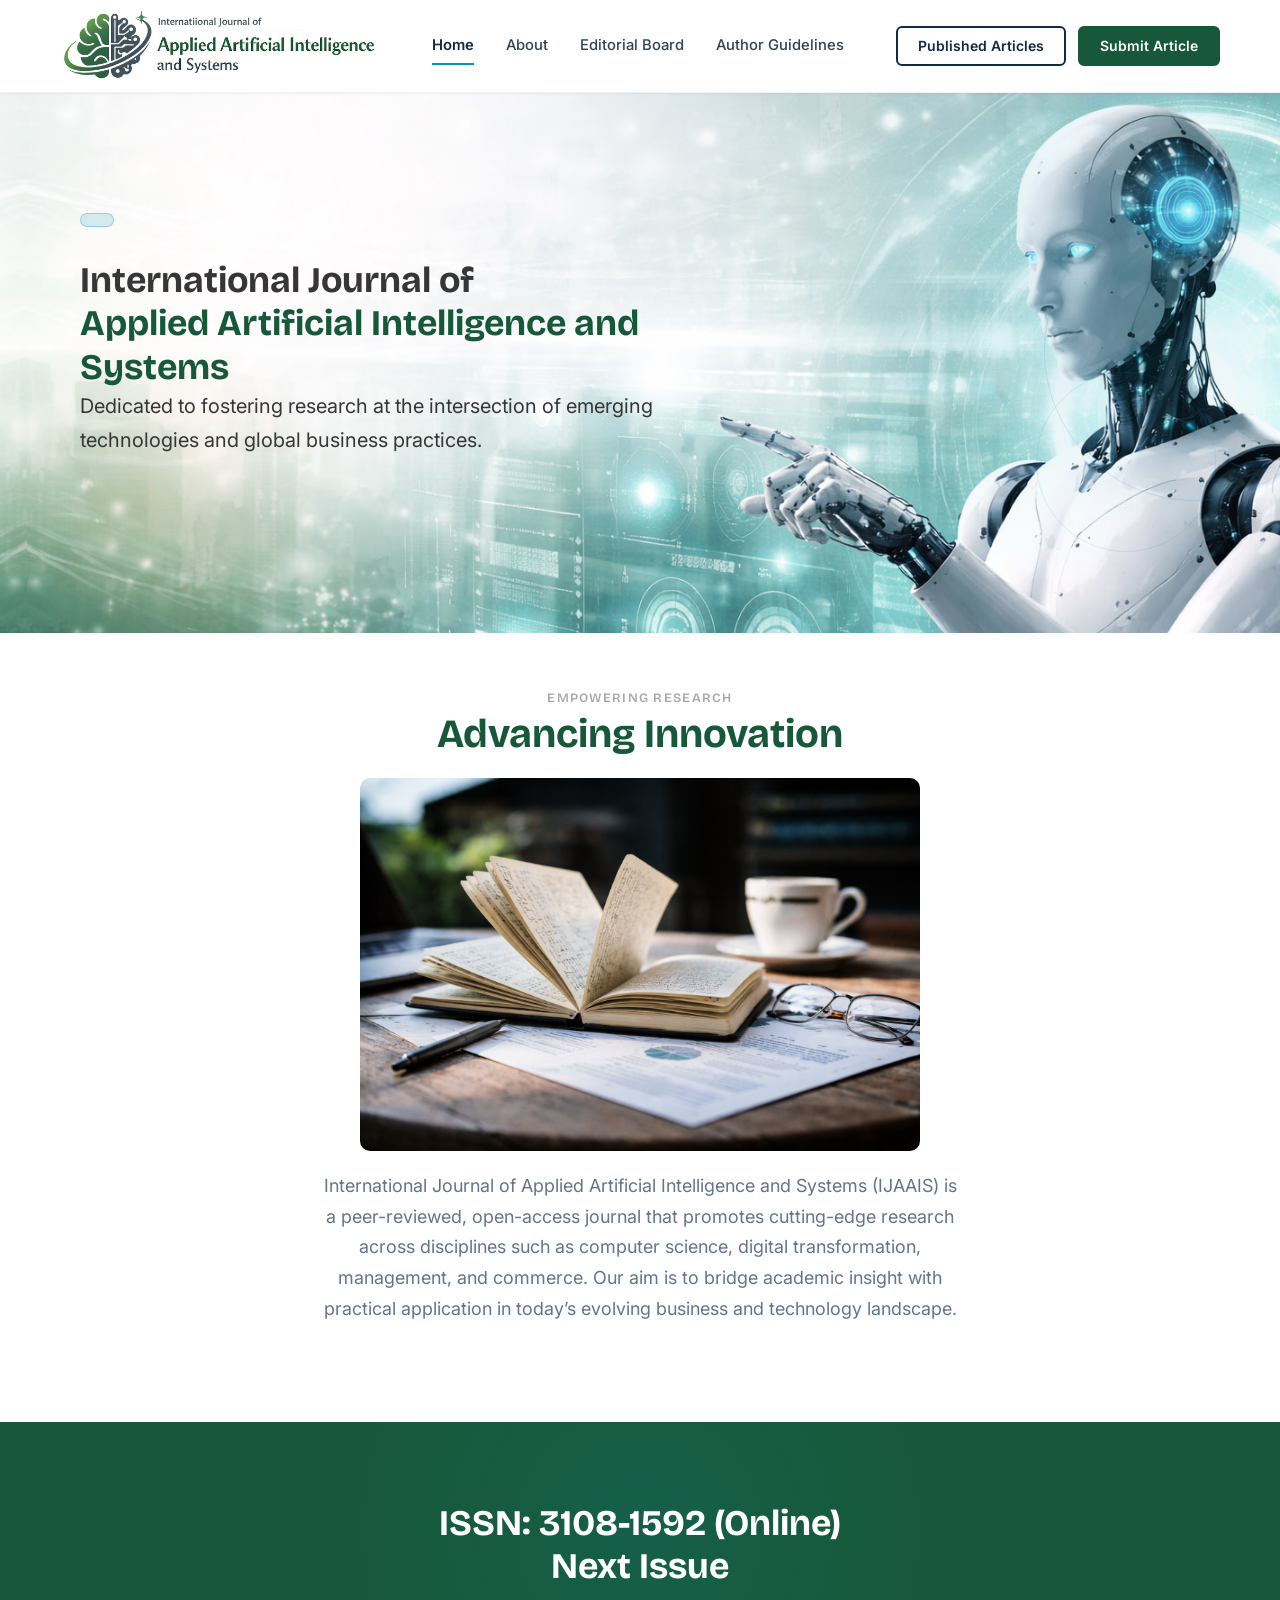
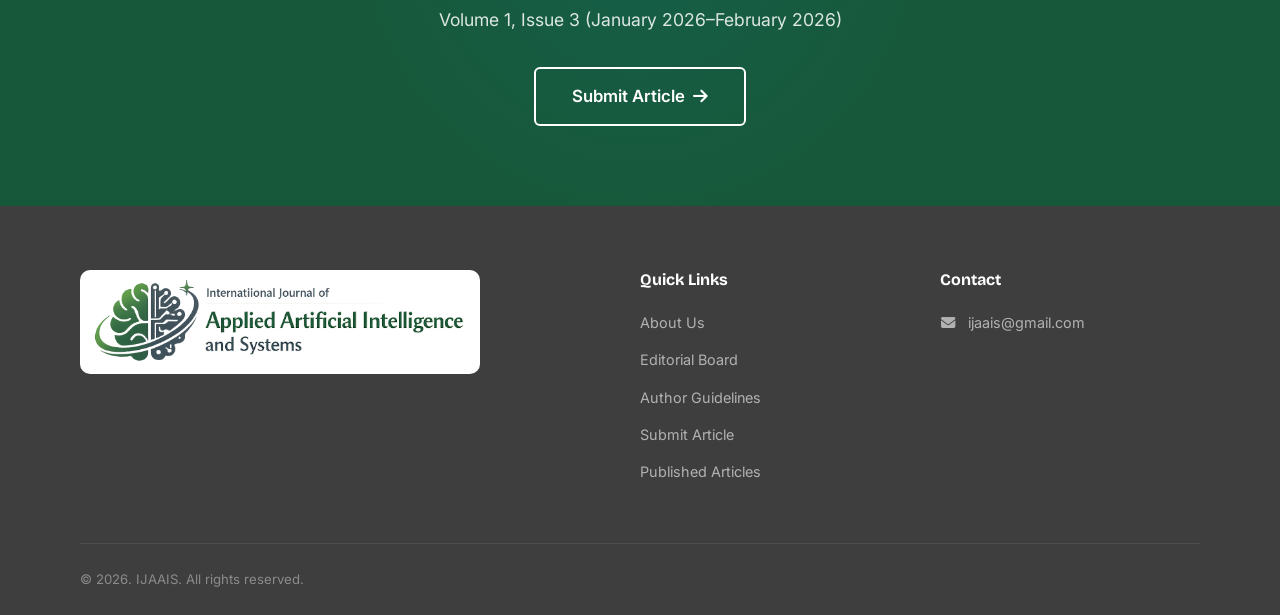
==== commit 5f2eb0ee: "Initial commit" ====
--- a/index.html
+++ b/index.html
@@ -68,7 +68,7 @@
 </section>
 
 <!-- Services Overview -->
-<section class="section">
+<!-- <section class="section">
   <div class="container text-center">
         <div class="grid-3">
       <div class="card">
@@ -94,7 +94,7 @@
       </div>
     </div>
   </div>
-</section>
+</section> -->
 
 <!-- How It Works -->
 <section class="section" style="padding: 50px 0;">
@@ -140,9 +140,9 @@
       <div class="footer__column">
         <h4>Contact</h4>
         <ul>
-          <li><a href="#"><strong><i class="fa-solid fa-user"></i> Dr Rajesh Kanna R</strong></a></li>
+          <!-- <li><a href="#"><strong><i class="fa-solid fa-user"></i> Dr Rajesh Kanna R</strong></a></li>
           <li><a href="tel:+16145550180"><i class="fa-solid fa-location-dot"></i> No.12, Naren Garden, Kalapatti,
-Coimbatore Tamil Nadu</a></li>
+Coimbatore Tamil Nadu</a></li> -->
           <li><a href="mailto:ijaais@gmail.com"><i class="fa-solid fa-envelope"></i> ijaais@gmail.com</a></li>
         </ul>
       </div>
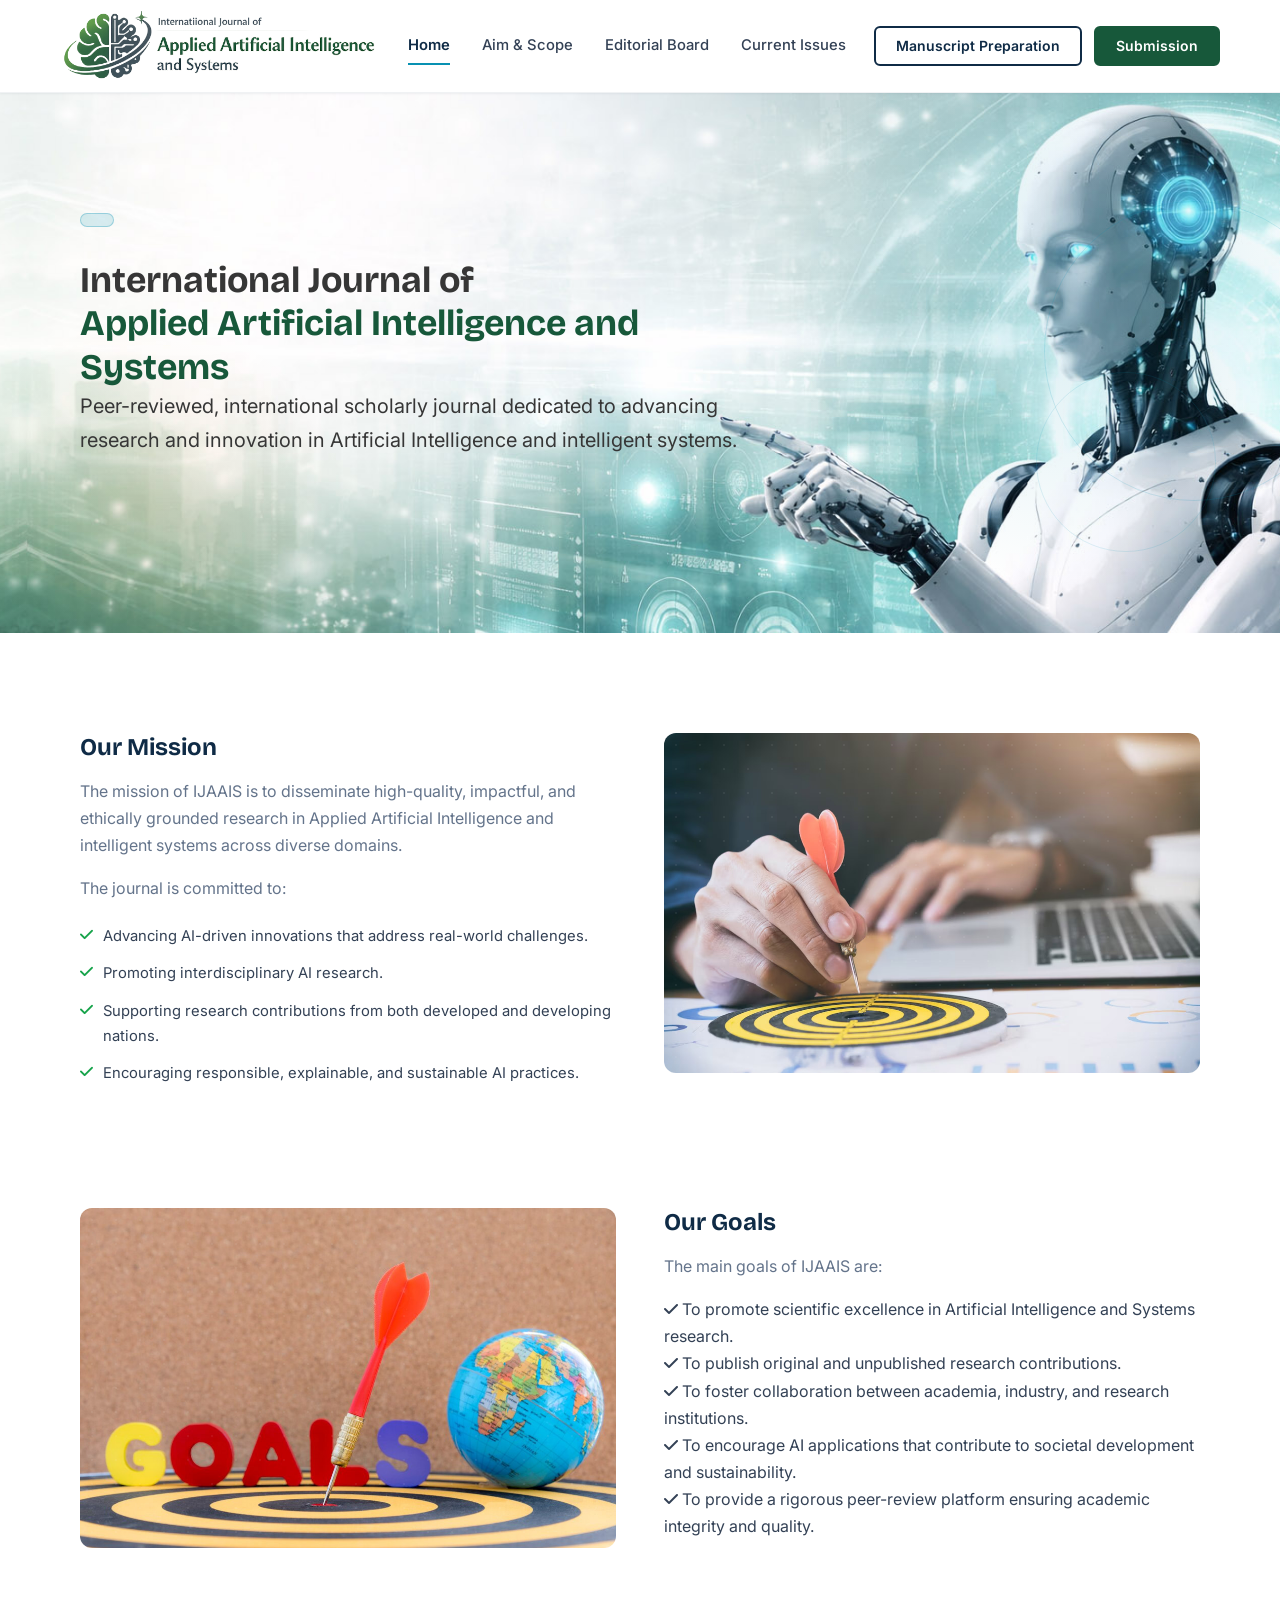
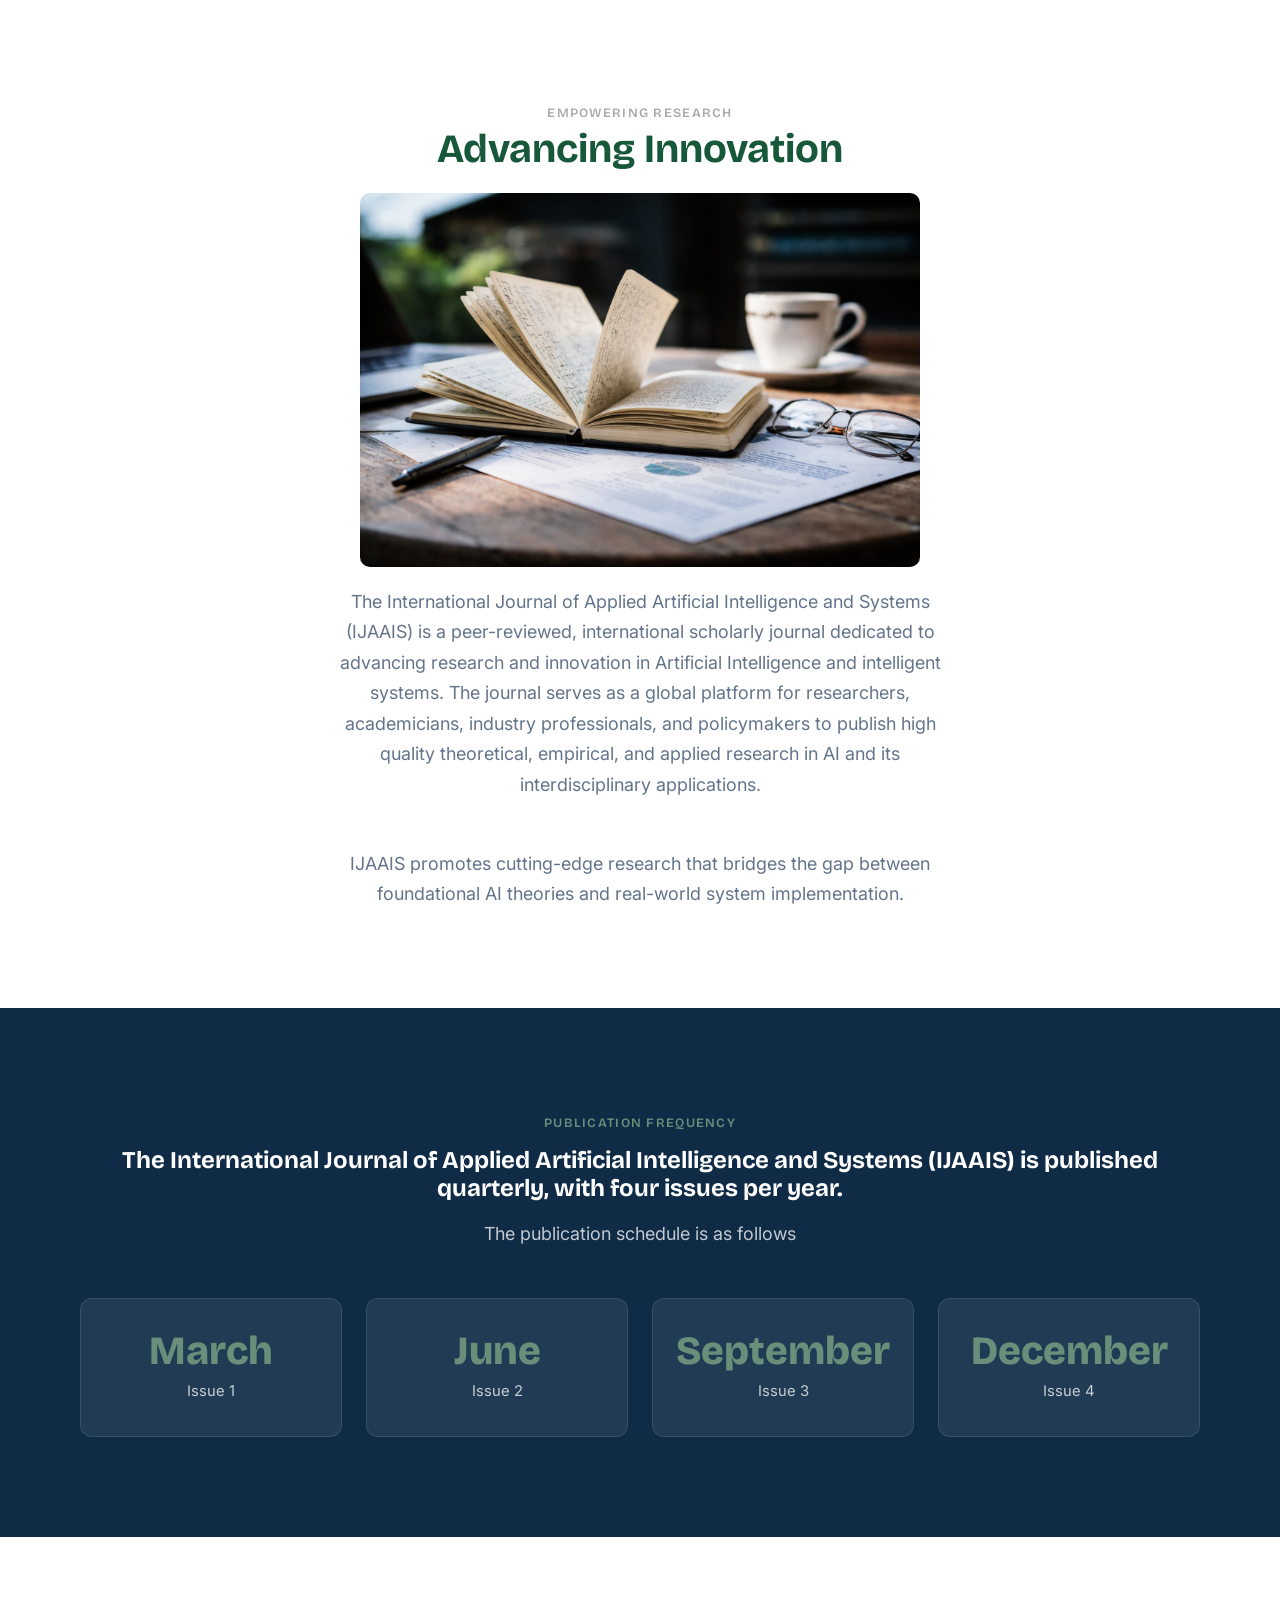
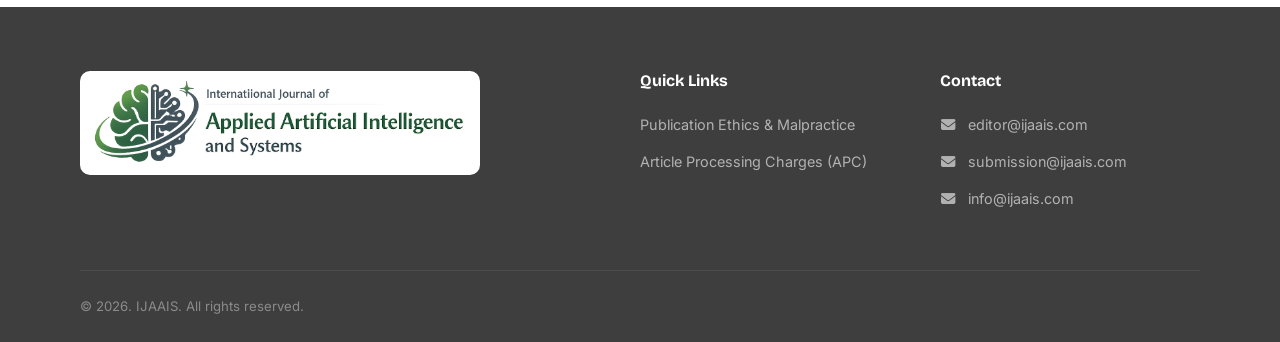
==== commit 9187059a: "Initial commit" ====
--- a/index.html
+++ b/index.html
@@ -13,43 +13,7 @@
 
   </head>
 <body>
-
-
-
-<!-- Header -->
-<header class="header">
-  <div class="header__inner">
-    <a href="index.html" class="header__logo">
-      <img src="images/logo.png" width="320" alt="">
-    </a>
-    <nav class="header__nav">
-      <a href="index.html" class="header__nav-link active">Home</a>
-      <a href="#" class="header__nav-link">About</a>
-      <a href="#" class="header__nav-link">Editorial Board</a>
-      <a href="#" class="header__nav-link">Author Guidelines</a>
-    </nav>
-    <div class="header__actions">
-      <a href="#" class="btn btn--sm btn--outline-dark">Published Articles</a>
-      <a href="#" class="btn btn--sm btn--primary">Submit Article</a>
-    </div>
-    <button class="mobile-nav-toggle" aria-label="Toggle navigation">
-      <span></span>
-      <span></span>
-      <span></span>
-    </button>
-  </div>
-  <nav class="mobile-nav">
-    <a href="#" class="mobile-nav__link active">Home</a>
-    <a href="#" class="mobile-nav__link">About</a>
-    <a href="#" class="mobile-nav__link">Editorial Board</a>
-    <a href="#" class="mobile-nav__link">Author Guidelines</a>
-    <div class="mobile-nav__actions">
-      <a href="#" class="btn btn--outline-dark">Published Articles</a>
-      <a href="#" class="btn btn--primary">Submit Article</a>
-    </div>
-  </nav>
-</header>
-
+<div id="header"></div>
 <!-- Hero -->
 <section class="hero" style="background: url('images/banner.jpg') center/cover no-repeat;">
   <div class="network-lines"></div>
@@ -58,7 +22,7 @@
       <div class="hero__label">
         </div>
       <h2><span style="color: #363636;">International Journal of </span> <br><span style="color: #17583a;">Applied Artificial Intelligence and Systems</span></h2>
-      <p style="color: #363636;">Dedicated to fostering research at the intersection of emerging technologies and global business practices.</p>
+      <p style="color: #363636;">Peer-reviewed, international scholarly journal dedicated to advancing research and innovation in Artificial Intelligence and intelligent systems.</p>
       <!-- <div class="btn-group">
         <a href="contact.html" class="btn btn--primary btn--lg">I'm Hiring <i class="fa-solid fa-arrow-right"></i></a>
         <a href="contact.html" class="btn btn--outline btn--lg">I'm Looking for Work</a>
@@ -67,34 +31,44 @@
   </div>
 </section>
 
-<!-- Services Overview -->
-<!-- <section class="section">
-  <div class="container text-center">
-        <div class="grid-3">
-      <div class="card">
-        <div class="card__icon">
-          <i class="fa-solid fa-clock-rotate-left"></i>
-        </div>
-        <h3>Our Mission</h3>
-        <p>To promote scholarly communication that advances applied technology and modern business strategies through accessible, high-quality publications.</p>
+<section class="section">
+  <div class="container">
+    <!-- Our Mission -->
+    <div class="service-detail" style="margin-bottom: 100px;">
+      <div class="service-detail__content">
+         <h3>Our Mission</h3>
+        <p>The mission of IJAAIS is to disseminate high-quality, impactful, and ethically grounded research in Applied Artificial Intelligence and intelligent systems across diverse domains.</p>
+        <p>The journal is committed to:</p>
+        <ul class="check-list">
+          <li><i class="fa-solid fa-check"></i> Advancing AI-driven innovations that address real-world challenges.</li>
+          <li><i class="fa-solid fa-check"></i> Promoting interdisciplinary AI research.</li>
+          <li><i class="fa-solid fa-check"></i> Supporting research contributions from both developed and developing nations.</li>
+          <li><i class="fa-solid fa-check"></i> Encouraging responsible, explainable, and sustainable AI practices.</li>
+        </ul>
       </div>
-      <div class="card">
-        <div class="card__icon card__icon--accent">
-          <i class="fa-solid fa-user-check"></i>
-        </div>
-        <h3>Our Vision</h3>
-        <p>To become a globally recognized journal driving impactful research in interdisciplinary domains that shape the future of business and technology.</p>
-      </div>
-      <div class="card">
-        <div class="card__icon">
-          <i class="fa-solid fa-arrows-rotate"></i>
-        </div>
-        <h3>Core Values</h3>
-        <p>Integrity, Innovation, Accessibility, and Academic Excellence in publishing and knowledge dissemination.</p>
+      <div class="service-detail__image" style="background: url('images/mission.jpg') center/cover no-repeat;">
       </div>
     </div>
+
+    <!-- Our Goals -->
+    <div class="service-detail service-detail--reverse">
+      <div class="service-detail__content">
+      <h3>Our Goals</h3>
+        <p>The main goals of IJAAIS are:</p>
+        <ul>
+          <li><i class="fa-solid fa-check"></i> To promote scientific excellence in Artificial Intelligence and Systems research.</li>
+          <li><i class="fa-solid fa-check"></i> To publish original and unpublished research contributions.</li>
+          <li><i class="fa-solid fa-check"></i> To foster collaboration between academia, industry, and research institutions.</li>
+          <li><i class="fa-solid fa-check"></i> To encourage AI applications that contribute to societal development and sustainability.</li>
+          <li><i class="fa-solid fa-check"></i> To provide a rigorous peer-review platform ensuring academic integrity and quality.</li>
+        </ul>
+      </div>
+      <div class="service-detail__image" style="background: url('images/goals.jpg') center/cover no-repeat;">
+      </div>
+    </div>
+
   </div>
-</section> -->
+</section>
 
 <!-- How It Works -->
 <section class="section" style="padding: 50px 0;">
@@ -102,58 +76,50 @@
     <span class="section-label" style="color: darkgray; margin-bottom: 0;">Empowering Research</span>
     <h2 class="section-title" style="color: #17583a;">Advancing Innovation</h2>
     <img src="images/journal_home.png" width="50%" alt="" style="border-radius: 10px; margin: 0 auto; margin-top: 20px; margin-bottom: 20px;">
-    <p class="section-subtitle">International Journal of Applied Artificial Intelligence and Systems (IJAAIS) is a peer-reviewed, open-access journal that promotes cutting-edge research across disciplines such as computer science, digital transformation, management, and commerce. Our aim is to bridge academic insight with practical application in today’s evolving business and technology landscape.</p>
+    <p class="section-subtitle">The International Journal of Applied Artificial Intelligence and Systems (IJAAIS) is a peer-reviewed, international scholarly journal dedicated to advancing research and innovation in Artificial Intelligence and intelligent systems. The journal serves as a global platform for researchers, academicians, industry professionals, and policymakers to publish high quality theoretical, empirical, and applied research in AI and its interdisciplinary applications.</p>
+    <p class="section-subtitle">IJAAIS promotes cutting-edge research that bridges the gap between foundational AI theories and real-world system implementation.</p>
     
   </div>
 </section>
 
-<!-- CTA Banner -->
-<section class="cta-banner">
-  <div class="container">
-    <h2>ISSN: 3108-1592 (Online) <br> Next Issue</h2>
-    <p>Volume 1, Issue 3 (January 2026–February 2026)</p>
-    <div class="btn-group">
-      <a href="#" class="btn btn--outline btn--lg">Submit Article <i class="fa-solid fa-arrow-right"></i></a>
+<section class="section section--dark">
+  <div class="container text-center">
+    <span class="section-label">Publication Frequency</span>
+    <h2 class="section-title" style="font-size: x-large;">The International Journal of Applied Artificial Intelligence and Systems (IJAAIS) is published quarterly, with four issues per year.</h2>
+    <p class="section-subtitle" style="color: rgba(255,255,255,0.75);">The publication schedule is as follows</p>
+    <div class="stats-grid">
+      <div class="stat-card">
+        <div class="stat-card__number">March</div>
+        <div class="stat-card__label">Issue 1</div>
+      </div>
+      <div class="stat-card">
+        <div class="stat-card__number">June</div>
+        <div class="stat-card__label">Issue 2</div>
+      </div>
+      <div class="stat-card">
+        <div class="stat-card__number">September</div>
+        <div class="stat-card__label">Issue 3</div>
+      </div>
+      <div class="stat-card">
+        <div class="stat-card__number">December</div>
+        <div class="stat-card__label">Issue 4</div>
+      </div>
     </div>
   </div>
 </section>
+<p>&nbsp;</p>
+<p>&nbsp;</p>
 
-<!-- Footer -->
-<footer class="footer">
-  <div class="container">
-    <div class="footer__grid">
-      <div class="footer__brand">
-        <a href="index.html" class="footer__logo" style="background-color: #fff; border-radius: 10px; padding: 10px;">
-         <img src="images/logo.png" width="100%" alt="">
-        </a>
-      </div>
-      <div class="footer__column">
-        <h4>Quick Links</h4>
-        <ul>
-          <li><a href="#">About Us</a></li>
-          <li><a href="#">Editorial Board</a></li>
-          <li><a href="#">Author Guidelines</a></li>
-          <li><a href="#">Submit Article</a></li>
-          <li><a href="#">Published Articles</a></li>
-        </ul>
-      </div>
-      <div class="footer__column">
-        <h4>Contact</h4>
-        <ul>
-          <!-- <li><a href="#"><strong><i class="fa-solid fa-user"></i> Dr Rajesh Kanna R</strong></a></li>
-          <li><a href="tel:+16145550180"><i class="fa-solid fa-location-dot"></i> No.12, Naren Garden, Kalapatti,
-Coimbatore Tamil Nadu</a></li> -->
-          <li><a href="mailto:ijaais@gmail.com"><i class="fa-solid fa-envelope"></i> ijaais@gmail.com</a></li>
-        </ul>
-      </div>
-    </div>
-    <div class="footer__bottom">
-      <p>&copy; 2026. IJAAIS. All rights reserved.</p>
-    </div>
-  </div>
-</footer>
+<div id="footer"></div>
+ <script>
+    fetch("header.html")
+      .then(response => response.text())
+      .then(data => document.getElementById("header").innerHTML = data);
 
-<!-- Mobile Nav Toggle Script -->
+    fetch("footer.html")
+      .then(response => response.text())
+      .then(data => document.getElementById("footer").innerHTML = data);
+  </script>
 <script>
   const mobileNavToggle = document.querySelector('.mobile-nav-toggle');
   const mobileNav = document.querySelector('.mobile-nav');
@@ -170,6 +136,7 @@
       mobileNav.classList.remove('active');
     });
   });
+
 </script>
 
 </body>
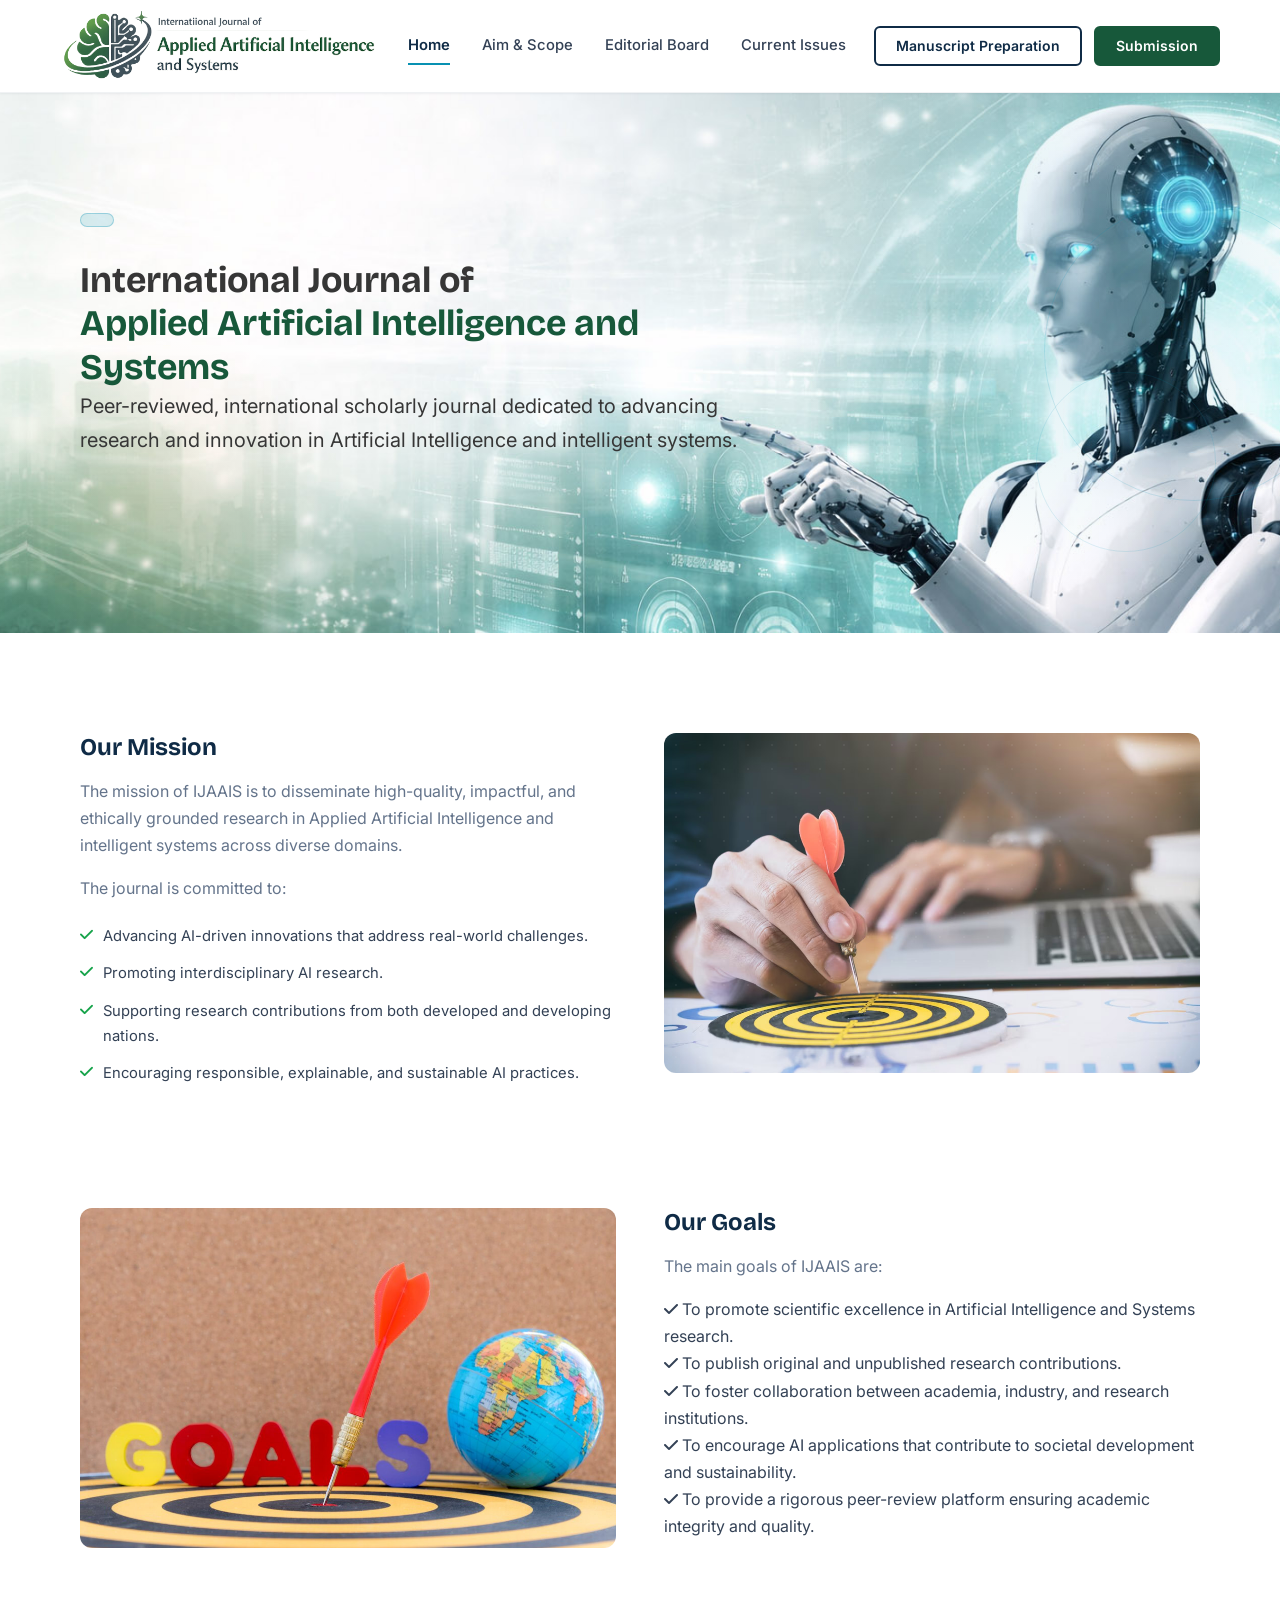
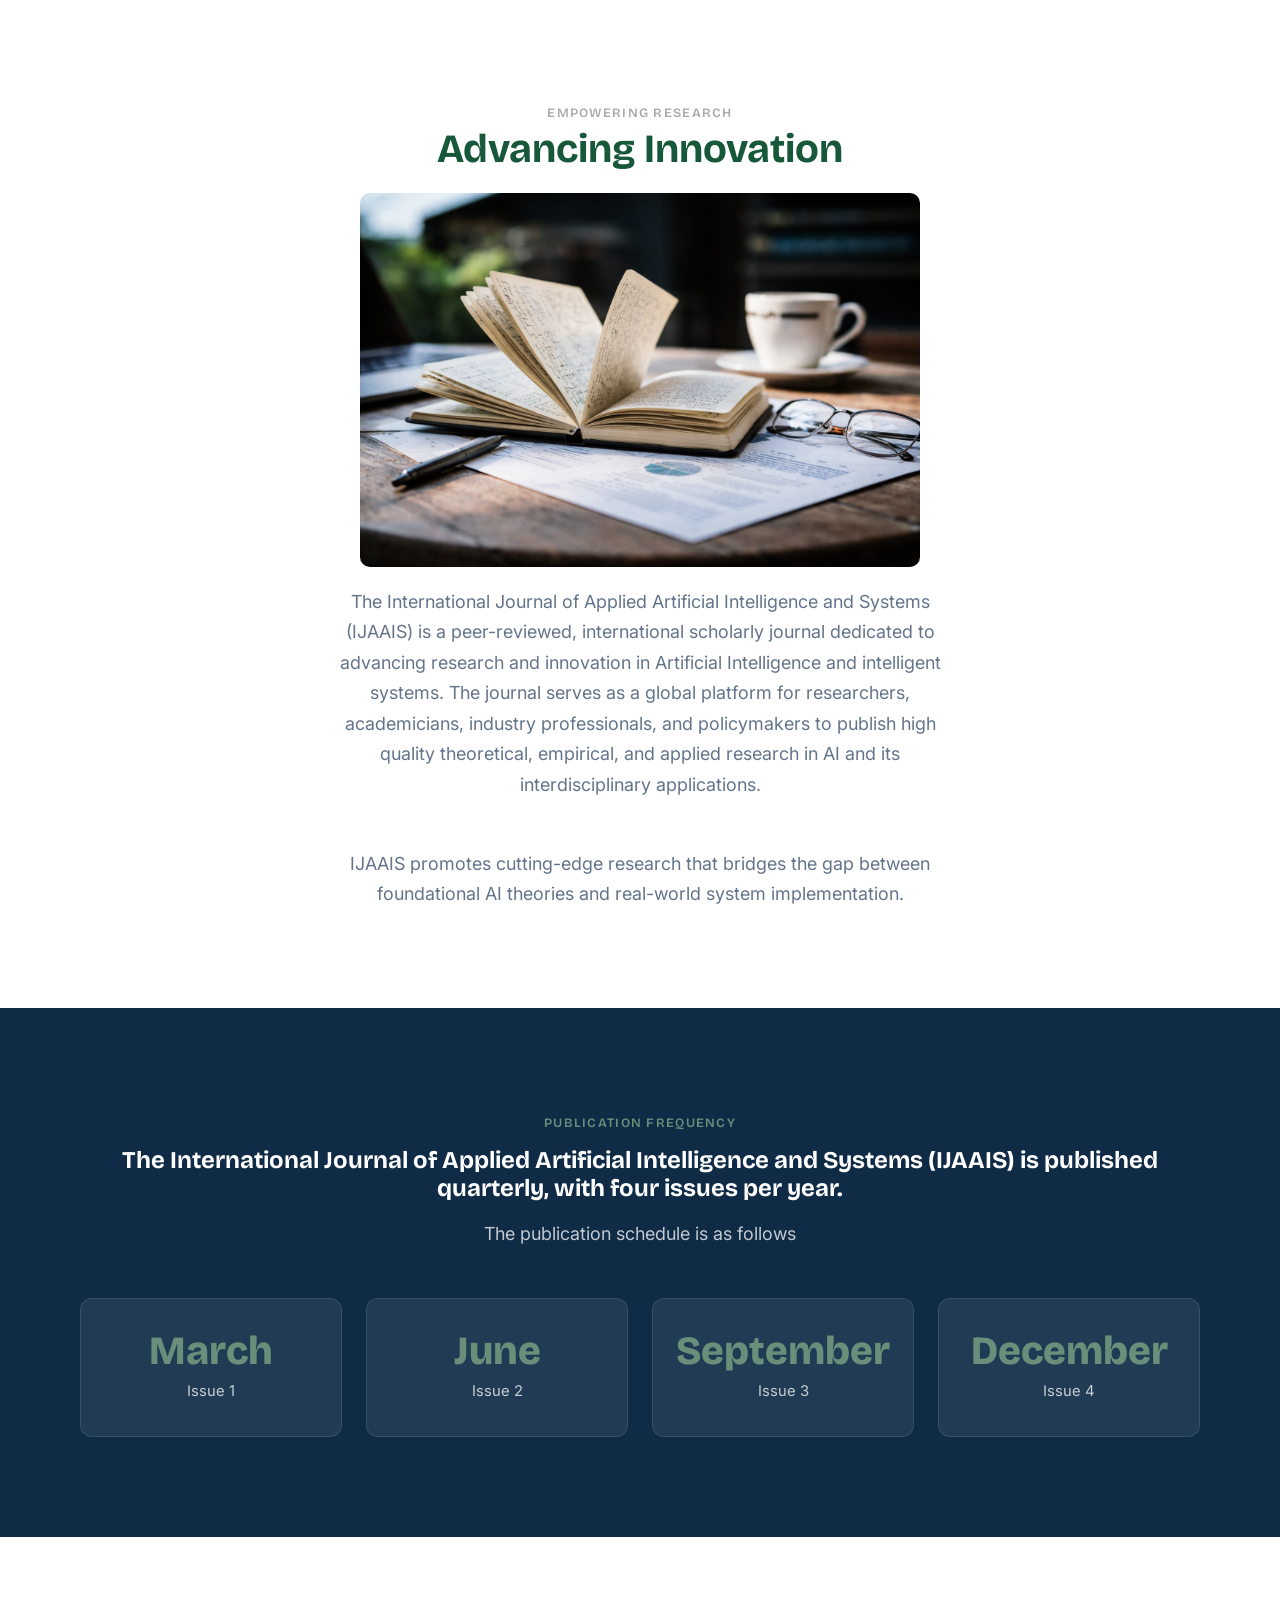
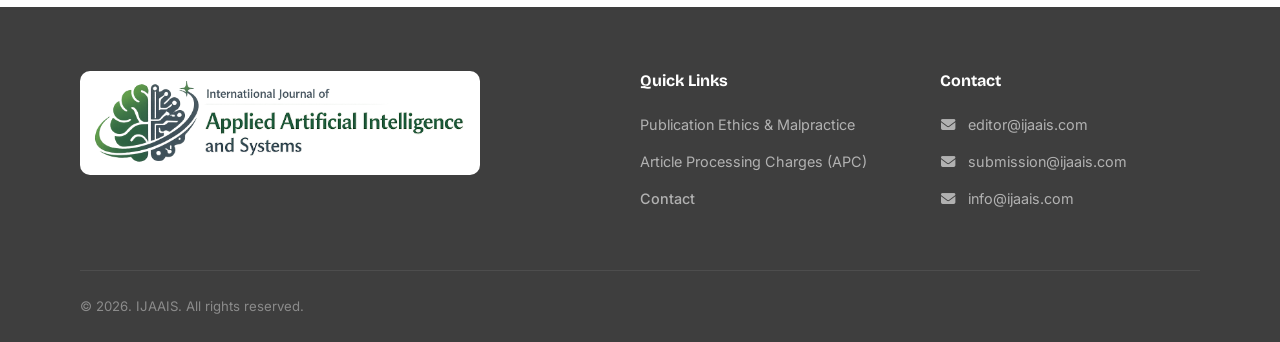
==== commit ddaa3329: "Initial commit" ====
--- a/index.html
+++ b/index.html
@@ -5,12 +5,7 @@
   <meta name="viewport" content="width=device-width, initial-scale=1.0">
   <title>International Journal of Applied Artificial Intelligence and Systems - IJAAIS</title>
   <meta name="description" content="">
-  <link rel="preconnect" href="https://fonts.googleapis.com">
-  <link rel="preconnect" href="https://fonts.gstatic.com" crossorigin>
-  <link href="https://fonts.googleapis.com/css2?family=Bricolage+Grotesque:wght@400;500;600;700;800&family=Inter:wght@400;500;600;700&display=swap" rel="stylesheet">
-  <link rel="stylesheet" href="https://cdnjs.cloudflare.com/ajax/libs/font-awesome/6.5.0/css/all.min.css">
-  <link rel="stylesheet" href="styles.css">
-
+  <div id="headtag"></div>
   </head>
 <body>
 <div id="header"></div>
@@ -111,33 +106,7 @@
 <p>&nbsp;</p>
 
 <div id="footer"></div>
- <script>
-    fetch("header.html")
-      .then(response => response.text())
-      .then(data => document.getElementById("header").innerHTML = data);
-
-    fetch("footer.html")
-      .then(response => response.text())
-      .then(data => document.getElementById("footer").innerHTML = data);
-  </script>
-<script>
-  const mobileNavToggle = document.querySelector('.mobile-nav-toggle');
-  const mobileNav = document.querySelector('.mobile-nav');
-
-  mobileNavToggle.addEventListener('click', function() {
-    this.classList.toggle('active');
-    mobileNav.classList.toggle('active');
-  });
-
-  // Close mobile nav when clicking a link
-  document.querySelectorAll('.mobile-nav__link').forEach(link => {
-    link.addEventListener('click', () => {
-      mobileNavToggle.classList.remove('active');
-      mobileNav.classList.remove('active');
-    });
-  });
-
-</script>
+<script src="custom.js"></script>
 
 </body>
 </html>
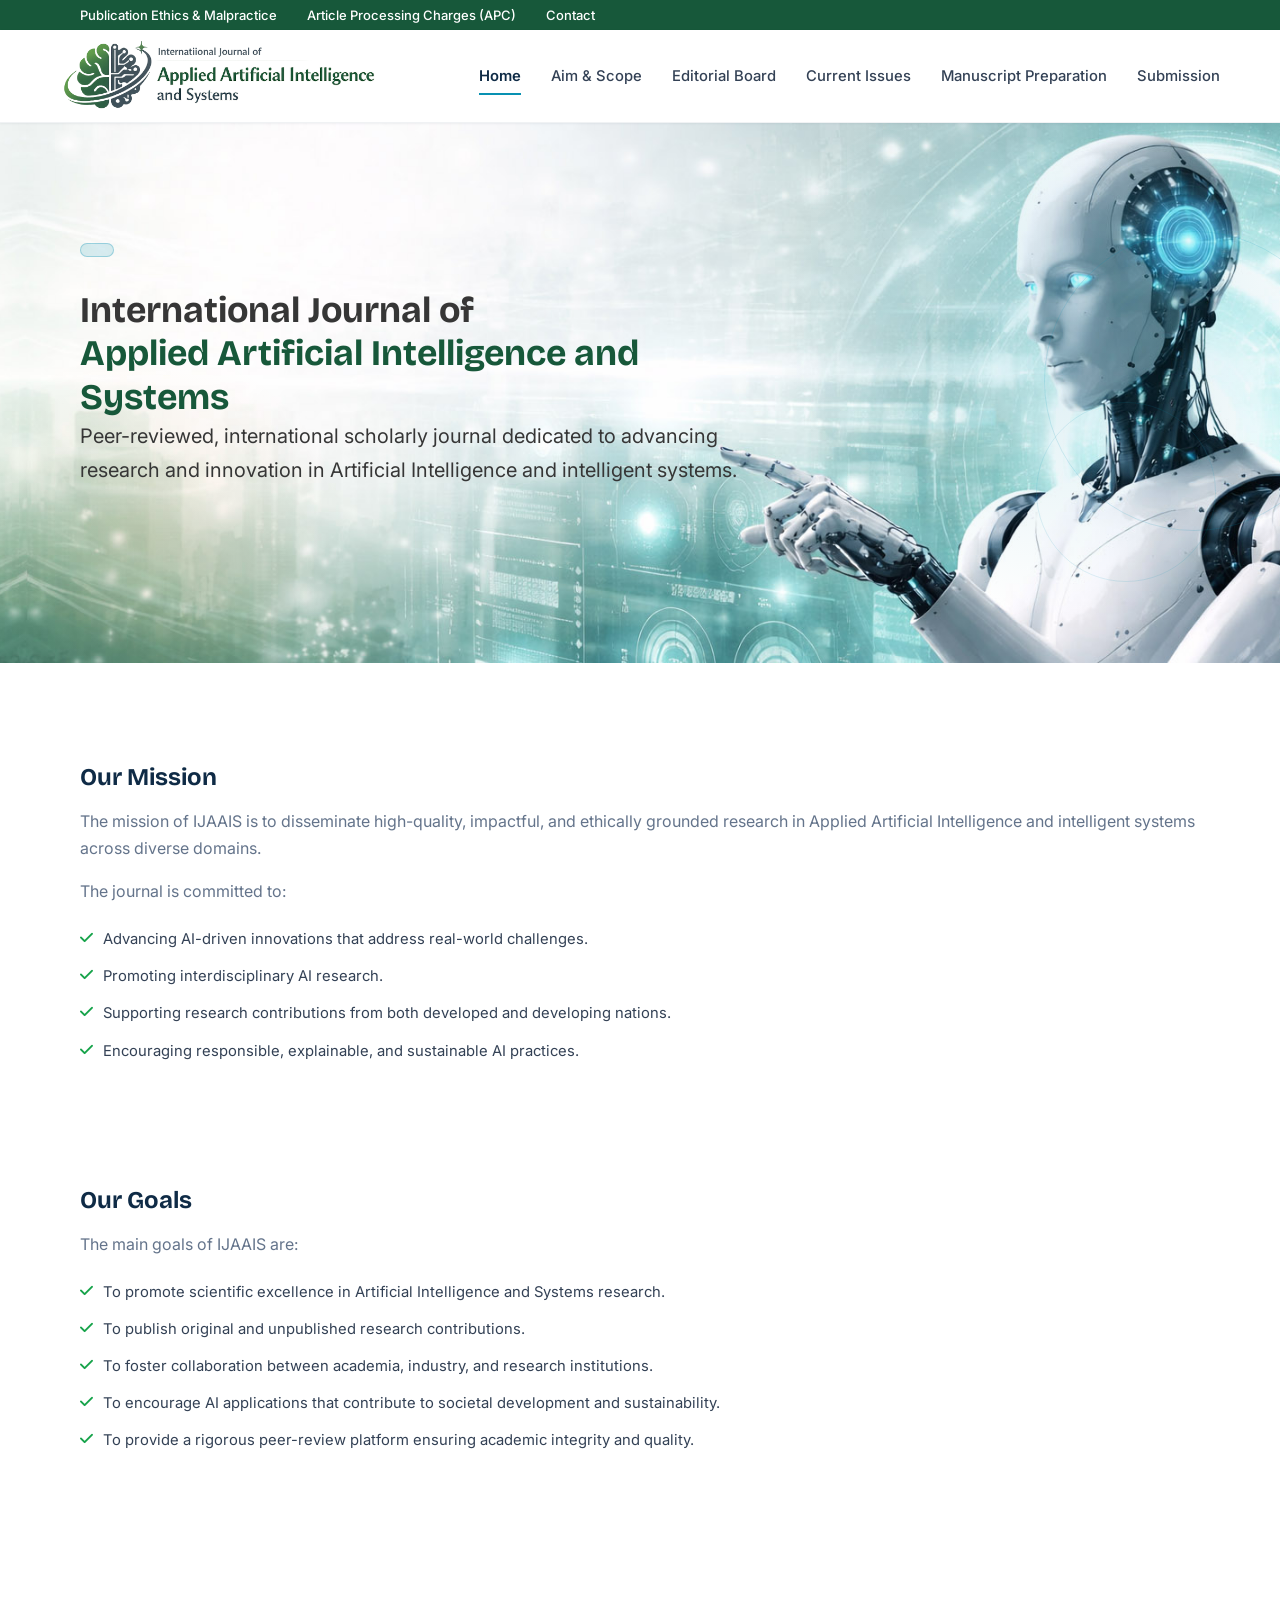
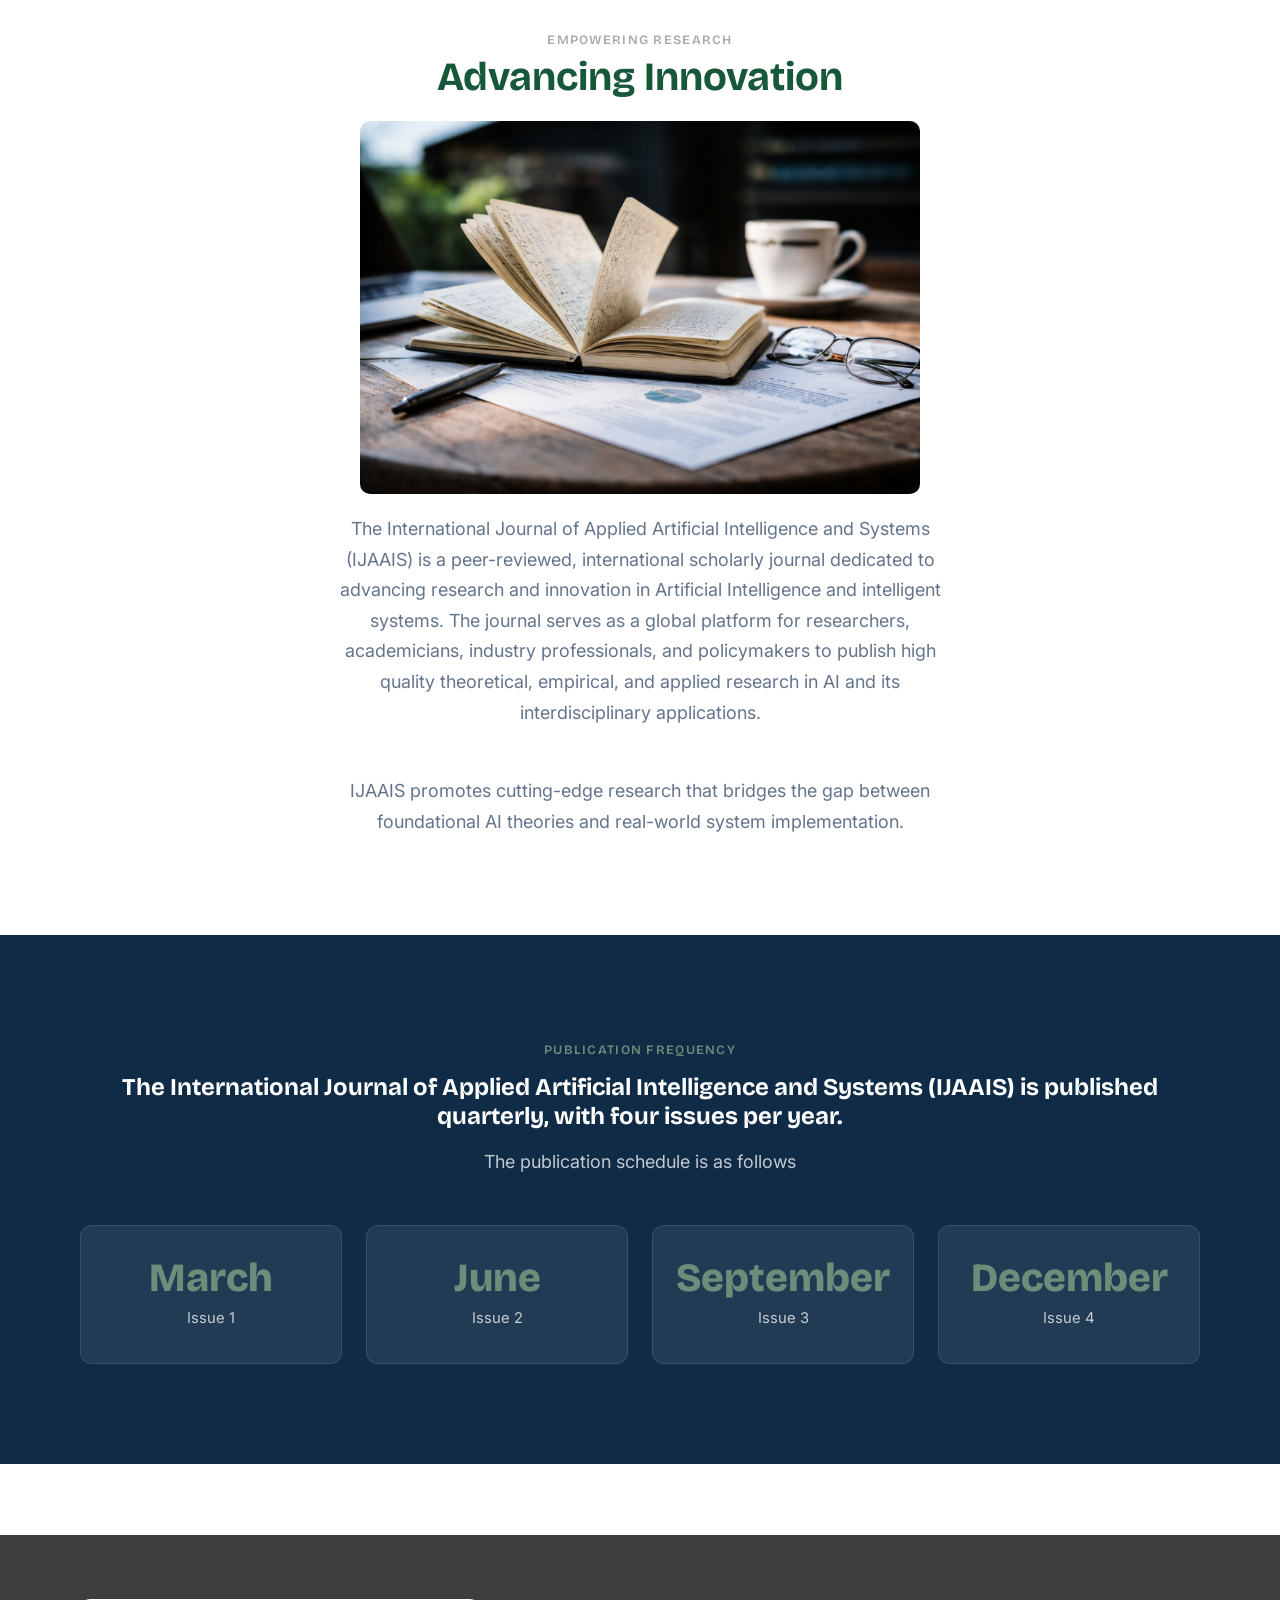
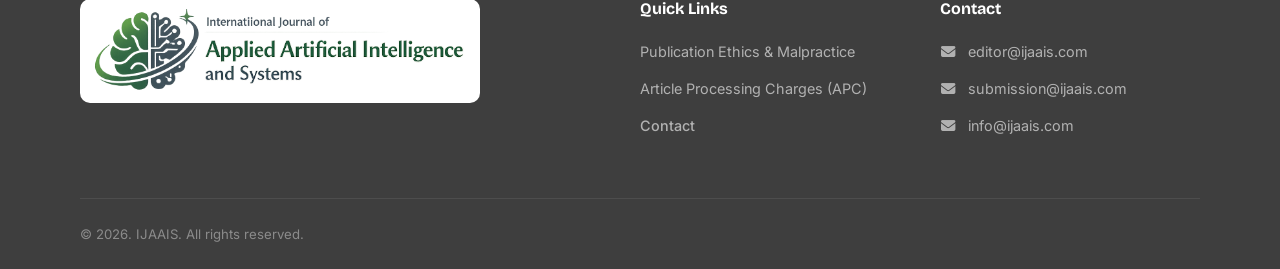
==== commit 3b61271f: "Initial commit" ====
--- a/index.html
+++ b/index.html
@@ -29,7 +29,7 @@
 <section class="section">
   <div class="container">
     <!-- Our Mission -->
-    <div class="service-detail" style="margin-bottom: 100px;">
+    <div class="service-detail" style="margin-bottom: 100px; grid-template-columns: 1fr;">
       <div class="service-detail__content">
          <h3>Our Mission</h3>
         <p>The mission of IJAAIS is to disseminate high-quality, impactful, and ethically grounded research in Applied Artificial Intelligence and intelligent systems across diverse domains.</p>
@@ -41,16 +41,16 @@
           <li><i class="fa-solid fa-check"></i> Encouraging responsible, explainable, and sustainable AI practices.</li>
         </ul>
       </div>
-      <div class="service-detail__image" style="background: url('images/mission.jpg') center/cover no-repeat;">
-      </div>
+      <!-- <div class="service-detail__image" style="background: url('images/mission.jpg') center/cover no-repeat;">
+      </div> -->
     </div>
 
     <!-- Our Goals -->
-    <div class="service-detail service-detail--reverse">
+    <div class="service-detail service-detail--reverse" style="grid-template-columns: 1fr;">
       <div class="service-detail__content">
       <h3>Our Goals</h3>
         <p>The main goals of IJAAIS are:</p>
-        <ul>
+        <ul class="check-list">
           <li><i class="fa-solid fa-check"></i> To promote scientific excellence in Artificial Intelligence and Systems research.</li>
           <li><i class="fa-solid fa-check"></i> To publish original and unpublished research contributions.</li>
           <li><i class="fa-solid fa-check"></i> To foster collaboration between academia, industry, and research institutions.</li>
@@ -58,8 +58,8 @@
           <li><i class="fa-solid fa-check"></i> To provide a rigorous peer-review platform ensuring academic integrity and quality.</li>
         </ul>
       </div>
-      <div class="service-detail__image" style="background: url('images/goals.jpg') center/cover no-repeat;">
-      </div>
+      <!-- <div class="service-detail__image" style="background: url('images/goals.jpg') center/cover no-repeat;">
+      </div> -->
     </div>
 
   </div>
